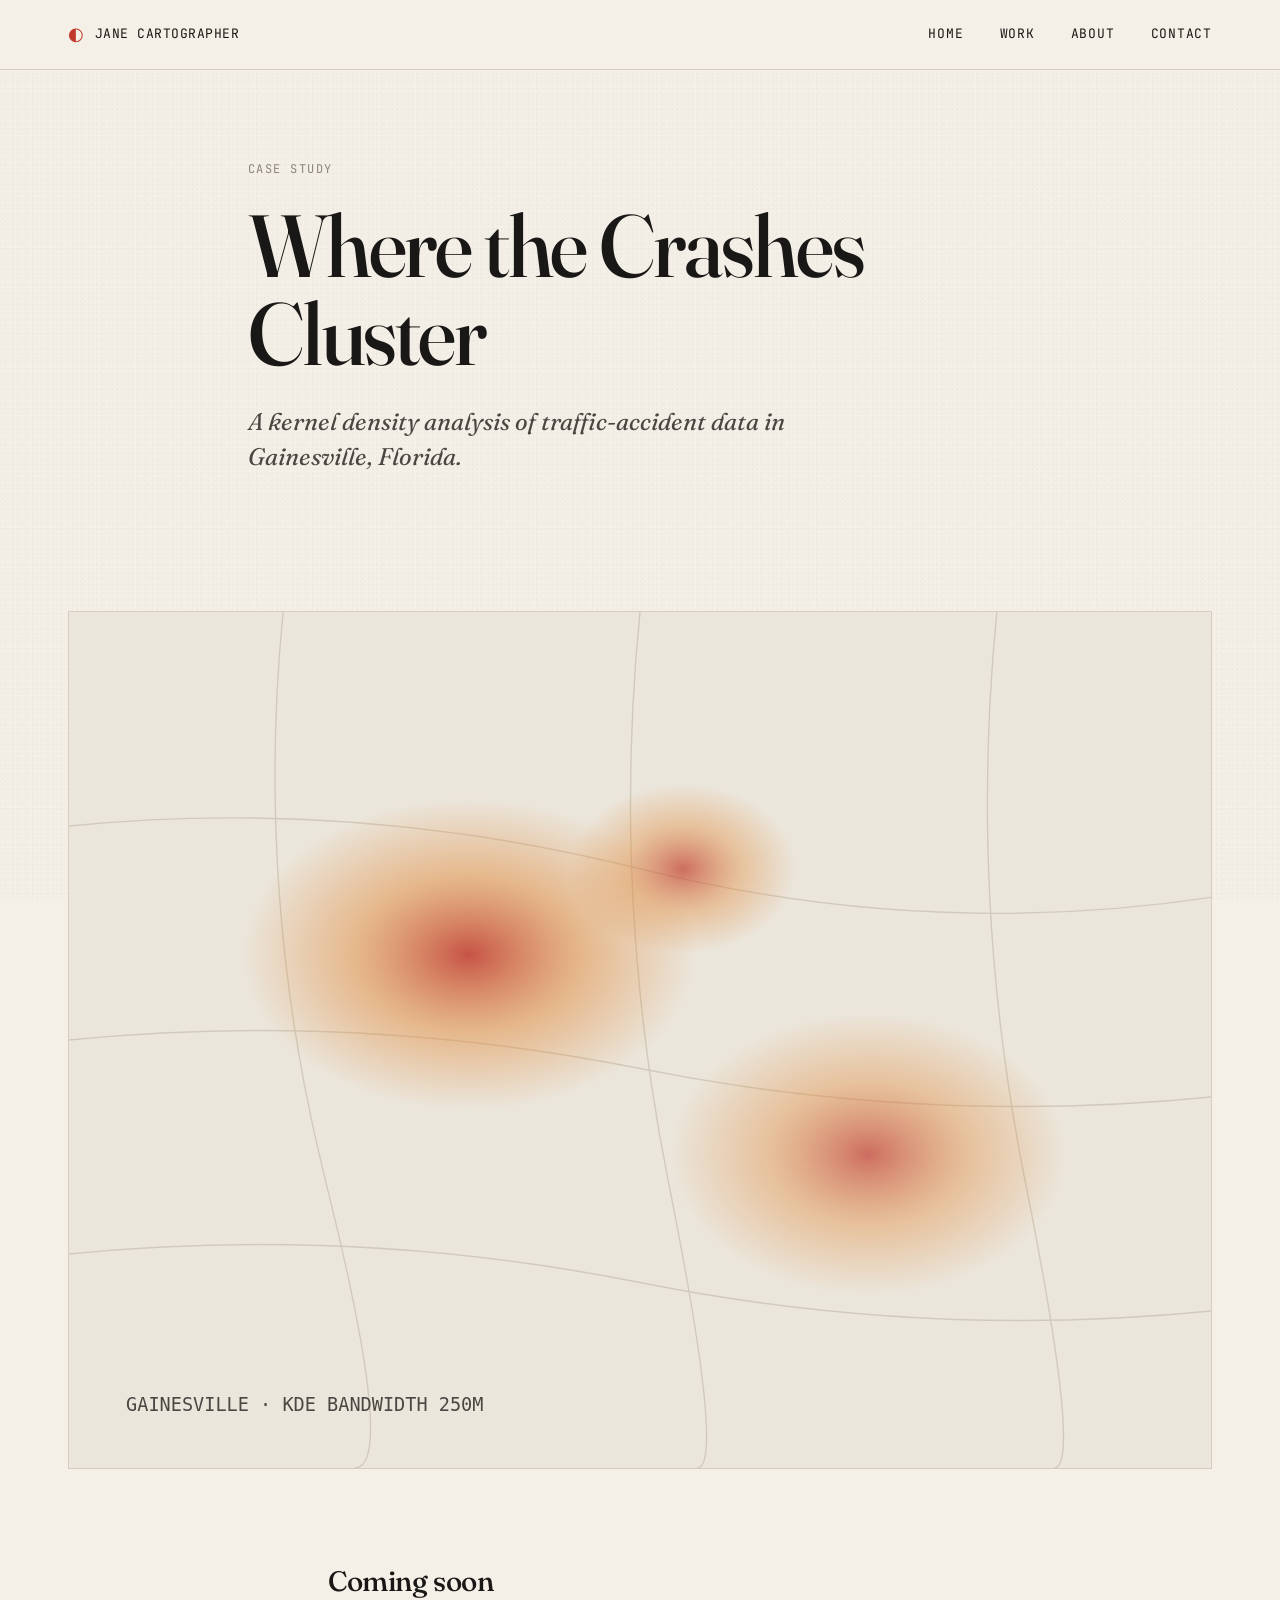
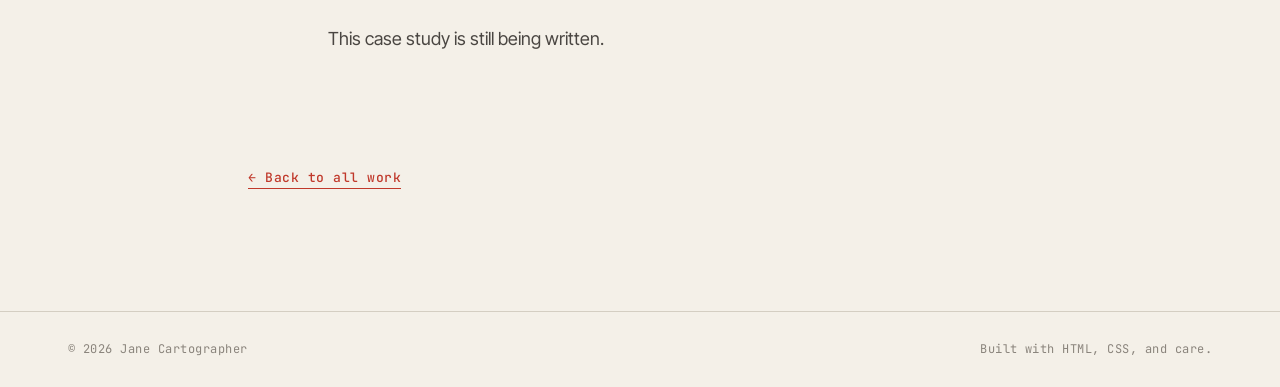
==== project-kde-traffic.html @ f024b4bf "Add files via upload" ====
<!DOCTYPE html>
<html lang="en">
<head>
<meta charset="UTF-8">
<meta name="viewport" content="width=device-width, initial-scale=1.0">
<title data-page="Where the Crashes Cluster">Loading...</title>
<link rel="preconnect" href="https://fonts.googleapis.com">
<link rel="preconnect" href="https://fonts.gstatic.com" crossorigin>
<link href="https://fonts.googleapis.com/css2?family=Fraunces:opsz,wght@9..144,400;9..144,500;9..144,600;9..144,700&family=JetBrains+Mono:wght@400;500&family=Inter+Tight:wght@400;500;600&display=swap" rel="stylesheet">
<link rel="stylesheet" href="styles.css">
</head>
<body>
<header id="site-header" class="site-header"></header>
<main>
  <section class="project-head">
    <p class="page-eyebrow">Case study</p>
    <h1 class="page-title">Where the Crashes Cluster</h1>
    <p class="project-subtitle">A kernel density analysis of traffic-accident data in Gainesville, Florida.</p>
  </section>
  <section class="project-hero">
    <figure>
      <img src="images/projects/kde-traffic-thumb.svg" alt="Where the Crashes Cluster" />
    </figure>
  </section>
  <section class="project-prose">
    <h2 class="prose-h2">Coming soon</h2>
    <p>This case study is still being written.</p>
  </section>
  <section class="project-back">
    <a href="projects.html" class="link-primary">← Back to all work</a>
  </section>
</main>
<footer id="site-footer" class="site-footer"></footer>
<script src="config.js"></script>
<script src="components.js"></script>
</body>
</html>
---- styles.css ----
/* ============================================================
   GIS PORTFOLIO TEMPLATE — STYLESHEET
   ============================================================

   OPTIONAL: THEME PICKER
   ----------------------
   Five color themes are defined below. The "graphite" theme is
   active by default. To switch, comment out the active :root
   block (wrap it in slash-star and star-slash) and uncomment
   the one you want.

   Themes:
     1. graphite   — refined editorial black/cream (default)
     2. atlas      — classic atlas blue on warm paper
     3. terrain    — forest green and bone
     4. nocturne   — dark mode with amber accent
     5. risograph  — punchy red on off-white
   ============================================================ */


/* ---------- THEME 1: GRAPHITE (default) ---------- */
:root {
  --bg:           #f4f0e8;
  --bg-alt:       #ebe6dc;
  --ink:          #1a1816;
  --ink-soft:     #4a4642;
  --ink-faint:    #8a847c;
  --rule:         #d4cec2;
  --accent:       #c0392b;
  --accent-soft:  #f0d8d4;
  --paper-grain:  rgba(0, 0, 0, 0.018);
}

/* ---------- THEME 2: ATLAS ----------
:root {
  --bg:           #f1ece0;
  --bg-alt:       #e6dfd0;
  --ink:          #16243a;
  --ink-soft:     #3d4a62;
  --ink-faint:    #7c8499;
  --rule:         #c8c0ad;
  --accent:       #b8651f;
  --accent-soft:  #f0d9bc;
  --paper-grain:  rgba(0, 0, 0, 0.02);
}
*/

/* ---------- THEME 3: TERRAIN ----------
:root {
  --bg:           #f3efe6;
  --bg-alt:       #e8e2d3;
  --ink:          #1f2a1e;
  --ink-soft:     #455342;
  --ink-faint:    #8a8f7c;
  --rule:         #c9c8b1;
  --accent:       #4a6b3a;
  --accent-soft:  #dbe5c8;
  --paper-grain:  rgba(0, 0, 0, 0.02);
}
*/

/* ---------- THEME 4: NOCTURNE ----------
:root {
  --bg:           #15181c;
  --bg-alt:       #1c2026;
  --ink:          #f0ebe0;
  --ink-soft:     #c4bdb0;
  --ink-faint:    #807a70;
  --rule:         #2a2e35;
  --accent:       #d4a14a;
  --accent-soft:  #3a2f1c;
  --paper-grain:  rgba(255, 255, 255, 0.015);
}
*/

/* ---------- THEME 5: RISOGRAPH ----------
:root {
  --bg:           #f5f1ea;
  --bg-alt:       #ece6db;
  --ink:          #181818;
  --ink-soft:     #3a3a3a;
  --ink-faint:    #8a8a8a;
  --rule:         #d6cfc0;
  --accent:       #e23e1f;
  --accent-soft:  #fbd7cf;
  --paper-grain:  rgba(0, 0, 0, 0.022);
}
*/


/* ============================================================
   ADVANCED: everything below this line controls layout and
   typography. You generally do not need to edit it. If you
   want to make structural changes, read docs/EXTENSIONS.md
   for safer ways to customize.
   ============================================================ */

* { box-sizing: border-box; margin: 0; padding: 0; }

html { scroll-behavior: smooth; }

body {
  background: var(--bg);
  color: var(--ink);
  font-family: 'Inter Tight', system-ui, sans-serif;
  font-size: 17px;
  line-height: 1.6;
  -webkit-font-smoothing: antialiased;
  -moz-osx-font-smoothing: grayscale;
  position: relative;
  min-height: 100vh;
}

body::before {
  content: '';
  position: fixed;
  inset: 0;
  pointer-events: none;
  z-index: 1;
  background-image:
    radial-gradient(circle at 25% 35%, var(--paper-grain) 1px, transparent 1.5px),
    radial-gradient(circle at 75% 65%, var(--paper-grain) 1px, transparent 1.5px),
    radial-gradient(circle at 50% 80%, var(--paper-grain) 1px, transparent 1.5px);
  background-size: 4px 4px, 7px 7px, 5px 5px;
  opacity: 0.6;
}

main, header, footer { position: relative; z-index: 2; }

a {
  color: var(--ink);
  text-decoration: none;
  transition: color 0.2s ease;
}
a:hover { color: var(--accent); }

img { max-width: 100%; display: block; }


/* ============================================================
   HEADER (shared across all pages)
   ============================================================ */
.site-header {
  border-bottom: 1px solid var(--rule);
  background: var(--bg);
  position: sticky;
  top: 0;
  z-index: 50;
  backdrop-filter: blur(4px);
}

.header-inner {
  max-width: 1240px;
  margin: 0 auto;
  padding: 20px 48px;
  display: flex;
  justify-content: space-between;
  align-items: center;
}

.header-mark {
  display: flex;
  align-items: center;
  gap: 10px;
  font-family: 'JetBrains Mono', monospace;
  font-size: 13px;
  letter-spacing: 0.04em;
  text-transform: uppercase;
}

.mark-glyph { font-size: 18px; color: var(--accent); }

.header-nav {
  display: flex;
  gap: 36px;
  font-family: 'JetBrains Mono', monospace;
  font-size: 13px;
  letter-spacing: 0.06em;
  text-transform: uppercase;
}

.header-nav a {
  position: relative;
  padding: 2px 0;
}

.header-nav a.is-active {
  color: var(--accent);
}

.header-nav a.is-active::after {
  content: '';
  position: absolute;
  bottom: -2px;
  left: 0;
  right: 0;
  height: 1px;
  background: var(--accent);
}


/* ============================================================
   GENERIC PAGE HEAD (used on Projects, About, Contact)
   ============================================================ */
.page-head {
  max-width: 1240px;
  margin: 0 auto;
  padding: 90px 48px 50px;
  border-bottom: 1px solid var(--rule);
}

.page-eyebrow {
  font-family: 'JetBrains Mono', monospace;
  font-size: 12px;
  letter-spacing: 0.12em;
  text-transform: uppercase;
  color: var(--ink-faint);
  margin-bottom: 22px;
}

.page-title {
  font-family: 'Fraunces', Georgia, serif;
  font-weight: 500;
  font-size: clamp(44px, 7vw, 88px);
  line-height: 1.0;
  letter-spacing: -0.025em;
  color: var(--ink);
  font-variation-settings: "opsz" 100;
  margin-bottom: 28px;
}

.page-lead {
  font-family: 'Fraunces', Georgia, serif;
  font-weight: 400;
  font-style: italic;
  font-size: 24px;
  line-height: 1.45;
  color: var(--ink-soft);
  max-width: 640px;
}


/* ============================================================
   HERO (homepage)
   ============================================================ */
.hero {
  max-width: 1240px;
  margin: 0 auto;
  padding: 100px 48px 70px;
}

.hero-grid {
  display: grid;
  grid-template-columns: 1.6fr 1fr;
  gap: 60px;
  align-items: end;
}

.hero-eyebrow {
  font-family: 'JetBrains Mono', monospace;
  font-size: 12px;
  letter-spacing: 0.12em;
  text-transform: uppercase;
  color: var(--ink-faint);
  margin-bottom: 28px;
}

.hero-name {
  font-family: 'Fraunces', Georgia, serif;
  font-weight: 500;
  font-size: clamp(56px, 9vw, 124px);
  line-height: 0.92;
  letter-spacing: -0.03em;
  color: var(--ink);
  font-variation-settings: "opsz" 120;
  margin-bottom: 28px;
}

.hero-tagline {
  font-family: 'Fraunces', Georgia, serif;
  font-weight: 400;
  font-style: italic;
  font-size: 24px;
  line-height: 1.4;
  color: var(--ink-soft);
  max-width: 540px;
  margin-bottom: 22px;
}

.hero-location {
  font-family: 'JetBrains Mono', monospace;
  font-size: 13px;
  letter-spacing: 0.05em;
  color: var(--ink-faint);
  display: flex;
  align-items: center;
  gap: 8px;
}

.loc-dot { color: var(--accent); font-size: 10px; }

.hero-photo {
  aspect-ratio: 4 / 5;
  overflow: hidden;
  border: 1px solid var(--rule);
  background: var(--bg-alt);
  position: relative;
}

.hero-photo img {
  width: 100%;
  height: 100%;
  object-fit: cover;
  filter: grayscale(0.15) contrast(1.02);
}

.hero-rule {
  margin-top: 70px;
  height: 1px;
  background: var(--rule);
  position: relative;
}

.hero-rule::before,
.hero-rule::after {
  content: '';
  position: absolute;
  top: -3px;
  width: 7px;
  height: 7px;
  border-radius: 50%;
  background: var(--accent);
}
.hero-rule::before { left: 0; }
.hero-rule::after  { right: 0; }


/* ============================================================
   SECTION SHARED
   ============================================================ */
section {
  max-width: 1240px;
  margin: 0 auto;
  padding: 80px 48px;
}

.section-head {
  display: flex;
  align-items: baseline;
  gap: 20px;
  margin-bottom: 44px;
  padding-bottom: 20px;
  border-bottom: 1px solid var(--rule);
}

.section-num {
  font-family: 'JetBrains Mono', monospace;
  font-size: 13px;
  letter-spacing: 0.08em;
  color: var(--accent);
}

.section-title {
  font-family: 'Fraunces', Georgia, serif;
  font-weight: 500;
  font-size: 32px;
  letter-spacing: -0.015em;
  color: var(--ink);
  flex: 1;
}

.section-aside {
  font-family: 'JetBrains Mono', monospace;
  font-size: 12px;
  letter-spacing: 0.06em;
  text-transform: uppercase;
  color: var(--accent);
  border-bottom: 1px solid var(--accent);
  padding-bottom: 2px;
}


/* ============================================================
   INTRO + CONTACT TEASE (homepage)
   ============================================================ */
.intro-text {
  font-family: 'Fraunces', Georgia, serif;
  font-weight: 400;
  font-size: 26px;
  line-height: 1.5;
  color: var(--ink-soft);
  max-width: 760px;
  margin-bottom: 30px;
}

.intro-cta {
  font-family: 'JetBrains Mono', monospace;
  font-size: 13px;
}

.contact-lead {
  font-family: 'Fraunces', Georgia, serif;
  font-weight: 400;
  font-style: italic;
  font-size: 26px;
  line-height: 1.4;
  color: var(--ink-soft);
  max-width: 720px;
  margin-bottom: 24px;
}


/* ============================================================
   PROJECTS GRID — now cards link to detail pages
   ============================================================ */
.project-list {
  display: flex;
  flex-direction: column;
  gap: 80px;
}

.project-card {
  display: grid;
  grid-template-columns: 1fr 1fr;
  gap: 50px;
  align-items: start;
  text-decoration: none;
  color: var(--ink);
  padding: 8px;
  margin: -8px;
  border-radius: 2px;
  transition: background 0.3s ease;
}

.project-card:hover {
  background: var(--bg-alt);
  color: var(--ink);
}

.project-card:nth-child(even) .project-image { order: 2; }

.project-image {
  aspect-ratio: 4 / 3;
  overflow: hidden;
  border: 1px solid var(--rule);
  background: var(--bg-alt);
  position: relative;
}

.project-image::after {
  content: '';
  position: absolute;
  inset: 0;
  background: linear-gradient(135deg, transparent 0%, transparent 60%, rgba(0, 0, 0, 0.04) 100%);
  pointer-events: none;
}

.project-image img {
  width: 100%;
  height: 100%;
  object-fit: cover;
  transition: transform 0.6s cubic-bezier(0.2, 0.8, 0.2, 1);
}

.project-card:hover .project-image img { transform: scale(1.03); }

.project-body { padding-top: 8px; }

.project-meta {
  display: flex;
  gap: 16px;
  font-family: 'JetBrains Mono', monospace;
  font-size: 12px;
  letter-spacing: 0.06em;
  color: var(--ink-faint);
  text-transform: uppercase;
  margin-bottom: 18px;
}

.project-year::after {
  content: '·';
  margin-left: 16px;
  color: var(--rule);
}

.project-type { color: var(--accent); }

.project-title {
  font-family: 'Fraunces', Georgia, serif;
  font-weight: 500;
  font-size: 32px;
  line-height: 1.15;
  letter-spacing: -0.015em;
  margin-bottom: 18px;
  color: var(--ink);
}

.project-card:hover .project-title { color: var(--accent); }

.project-blurb {
  font-size: 16px;
  line-height: 1.6;
  color: var(--ink-soft);
  margin-bottom: 22px;
  max-width: 460px;
}

.project-tags {
  list-style: none;
  display: flex;
  flex-wrap: wrap;
  gap: 6px;
  margin-bottom: 22px;
}

.project-tags li {
  font-family: 'JetBrains Mono', monospace;
  font-size: 11px;
  padding: 4px 9px;
  border: 1px solid var(--rule);
  color: var(--ink-soft);
  letter-spacing: 0.03em;
}

.project-cta {
  display: inline-block;
  font-family: 'JetBrains Mono', monospace;
  font-size: 13px;
  font-weight: 500;
  color: var(--accent);
  letter-spacing: 0.04em;
  border-bottom: 1px solid var(--accent);
  padding-bottom: 2px;
}


/* ============================================================
   ABOUT PAGE
   ============================================================ */
.about-page-grid {
  display: grid;
  grid-template-columns: 1fr 1.7fr;
  gap: 70px;
  align-items: start;
}

.about-photo {
  aspect-ratio: 4 / 5;
  overflow: hidden;
  border: 1px solid var(--rule);
  background: var(--bg-alt);
  position: sticky;
  top: 100px;
}

.about-photo img {
  width: 100%;
  height: 100%;
  object-fit: cover;
  filter: grayscale(0.15) contrast(1.02);
}

.about-prose p {
  font-family: 'Fraunces', Georgia, serif;
  font-weight: 400;
  font-size: 21px;
  line-height: 1.55;
  color: var(--ink-soft);
  margin-bottom: 1.2em;
}

.about-prose p:first-child::first-letter {
  font-family: 'Fraunces', serif;
  font-size: 5em;
  line-height: 0.85;
  float: left;
  padding: 6px 12px 0 0;
  color: var(--accent);
  font-weight: 600;
}


/* CV-style lists (Experience, Education) */
.cv-list {
  list-style: none;
}

.cv-row {
  display: grid;
  grid-template-columns: 200px 1fr;
  gap: 30px;
  padding: 22px 0;
  border-bottom: 1px solid var(--rule);
}

.cv-row:last-child { border-bottom: none; }

.cv-row-time {
  font-family: 'JetBrains Mono', monospace;
  font-size: 12px;
  letter-spacing: 0.06em;
  color: var(--ink-faint);
  padding-top: 4px;
  text-transform: uppercase;
}

.cv-row-title {
  font-family: 'Fraunces', Georgia, serif;
  font-weight: 500;
  font-size: 22px;
  line-height: 1.2;
  color: var(--ink);
  margin-bottom: 6px;
}

.cv-row-org {
  font-size: 15px;
  color: var(--ink-soft);
  margin-bottom: 8px;
}

.cv-row-note {
  font-size: 15px;
  color: var(--ink-faint);
  line-height: 1.5;
}


/* Skills grouped */
.skill-groups {
  display: grid;
  grid-template-columns: repeat(2, 1fr);
  gap: 40px;
}

.skill-group-label {
  font-family: 'JetBrains Mono', monospace;
  font-size: 12px;
  letter-spacing: 0.1em;
  text-transform: uppercase;
  color: var(--ink-faint);
  margin-bottom: 14px;
  padding-bottom: 10px;
  border-bottom: 1px solid var(--rule);
}

.skill-group-list {
  list-style: none;
  display: flex;
  flex-wrap: wrap;
  gap: 8px;
}

.skill-group-list li {
  font-family: 'JetBrains Mono', monospace;
  font-size: 12px;
  padding: 5px 10px;
  background: var(--bg-alt);
  border: 1px solid var(--rule);
  color: var(--ink-soft);
  letter-spacing: 0.02em;
}


/* ============================================================
   CONTACT PAGE
   ============================================================ */
.contact-grid {
  display: grid;
  grid-template-columns: 1.4fr 1fr;
  gap: 80px;
  align-items: start;
}

.contact-links {
  list-style: none;
  display: flex;
  flex-direction: column;
  gap: 0;
}

.contact-links li a {
  font-family: 'JetBrains Mono', monospace;
  font-size: 14px;
  display: flex;
  justify-content: space-between;
  padding: 16px 0;
  border-bottom: 1px solid var(--rule);
  letter-spacing: 0.03em;
}

.contact-links li:first-child a { padding-top: 0; }

.contact-links li a:hover { border-bottom-color: var(--accent); }

.contact-links .link-label {
  color: var(--ink-faint);
  text-transform: uppercase;
  font-size: 11px;
  letter-spacing: 0.1em;
}

.contact-links .link-value { color: var(--ink); }


/* ============================================================
   PROJECT DETAIL PAGE
   ============================================================ */
.project-head {
  max-width: 880px;
  margin: 0 auto;
  padding: 90px 48px 50px;
}

.project-subtitle {
  font-family: 'Fraunces', Georgia, serif;
  font-weight: 400;
  font-style: italic;
  font-size: 24px;
  line-height: 1.45;
  color: var(--ink-soft);
  margin-bottom: 36px;
  max-width: 640px;
}

.project-meta-row {
  list-style: none;
  display: grid;
  grid-template-columns: repeat(4, 1fr);
  gap: 24px;
  padding: 24px 0 8px;
  border-top: 1px solid var(--rule);
  border-bottom: 1px solid var(--rule);
}

.project-meta-row li {
  display: flex;
  flex-direction: column;
  gap: 6px;
}

.meta-label {
  font-family: 'JetBrains Mono', monospace;
  font-size: 11px;
  letter-spacing: 0.1em;
  text-transform: uppercase;
  color: var(--ink-faint);
}

.meta-value {
  font-size: 14px;
  color: var(--ink);
}

.project-hero {
  max-width: 1240px;
  margin: 0 auto;
  padding: 50px 48px 30px;
}

.project-hero figure {
  margin: 0;
  border: 1px solid var(--rule);
  background: var(--bg-alt);
  overflow: hidden;
}

.project-hero img {
  width: 100%;
  height: auto;
  display: block;
}

.project-hero figcaption,
.prose-figure figcaption {
  font-family: 'JetBrains Mono', monospace;
  font-size: 12px;
  line-height: 1.5;
  letter-spacing: 0.02em;
  color: var(--ink-faint);
  padding: 14px 18px;
  border-top: 1px solid var(--rule);
  background: var(--bg);
}

.project-prose {
  max-width: 720px;
  margin: 0 auto;
  padding: 60px 48px;
}

.prose-h2 {
  font-family: 'Fraunces', Georgia, serif;
  font-weight: 500;
  font-size: 28px;
  letter-spacing: -0.015em;
  margin: 50px 0 20px;
  color: var(--ink);
}

.prose-h2:first-child { margin-top: 0; }

.project-prose p {
  font-size: 18px;
  line-height: 1.65;
  color: var(--ink-soft);
  margin-bottom: 1.1em;
}

.prose-figure {
  margin: 36px -60px;
  border: 1px solid var(--rule);
  background: var(--bg-alt);
}

.prose-figure img { width: 100%; }

.project-links-section {
  max-width: 880px;
  margin: 0 auto;
  padding: 40px 48px 20px;
}

.link-list { list-style: none; }

.link-list li {
  padding: 18px 0;
  border-bottom: 1px solid var(--rule);
  display: flex;
  align-items: baseline;
  gap: 24px;
  flex-wrap: wrap;
}

.link-note {
  color: var(--ink-faint);
  font-size: 14px;
  flex: 1;
  min-width: 200px;
}

.project-back {
  max-width: 880px;
  margin: 0 auto;
  padding: 30px 48px 80px;
}


/* ============================================================
   LINK STYLES
   ============================================================ */
.link-primary {
  font-family: 'JetBrains Mono', monospace;
  font-size: 13px;
  font-weight: 500;
  color: var(--accent);
  letter-spacing: 0.04em;
  border-bottom: 1px solid var(--accent);
  padding-bottom: 2px;
}

.link-primary:hover {
  color: var(--ink);
  border-bottom-color: var(--ink);
}


/* ============================================================
   FOOTER
   ============================================================ */
.site-footer {
  border-top: 1px solid var(--rule);
  margin-top: 40px;
}

.footer-inner {
  max-width: 1240px;
  margin: 0 auto;
  padding: 28px 48px;
  display: flex;
  justify-content: space-between;
  font-family: 'JetBrains Mono', monospace;
  font-size: 12px;
  letter-spacing: 0.04em;
  color: var(--ink-faint);
}


/* ============================================================
   RESPONSIVE
   ============================================================ */
@media (max-width: 860px) {
  .header-inner,
  .page-head,
  .project-head,
  .project-hero,
  .project-prose,
  .project-links-section,
  .project-back,
  section,
  .footer-inner {
    padding-left: 24px;
    padding-right: 24px;
  }

  .hero { padding: 60px 24px 50px; }
  section { padding-top: 60px; padding-bottom: 60px; }

  .hero-grid,
  .about-page-grid,
  .project-card,
  .contact-grid,
  .skill-groups {
    grid-template-columns: 1fr;
    gap: 40px;
  }

  .project-card:nth-child(even) .project-image { order: 0; }

  .hero-photo,
  .about-photo {
    max-width: 280px;
    aspect-ratio: 4 / 5;
  }

  .about-photo { position: static; }

  .cv-row {
    grid-template-columns: 1fr;
    gap: 8px;
  }

  .project-meta-row {
    grid-template-columns: repeat(2, 1fr);
  }

  .prose-figure { margin-left: 0; margin-right: 0; }

  .header-nav { gap: 18px; font-size: 12px; }

  .footer-inner { flex-direction: column; gap: 8px; }
}

@media (max-width: 480px) {
  .section-title { font-size: 26px; }
  .project-title { font-size: 24px; }
  .contact-lead, .intro-text { font-size: 21px; }
  .project-meta-row { grid-template-columns: 1fr 1fr; gap: 16px; }
}
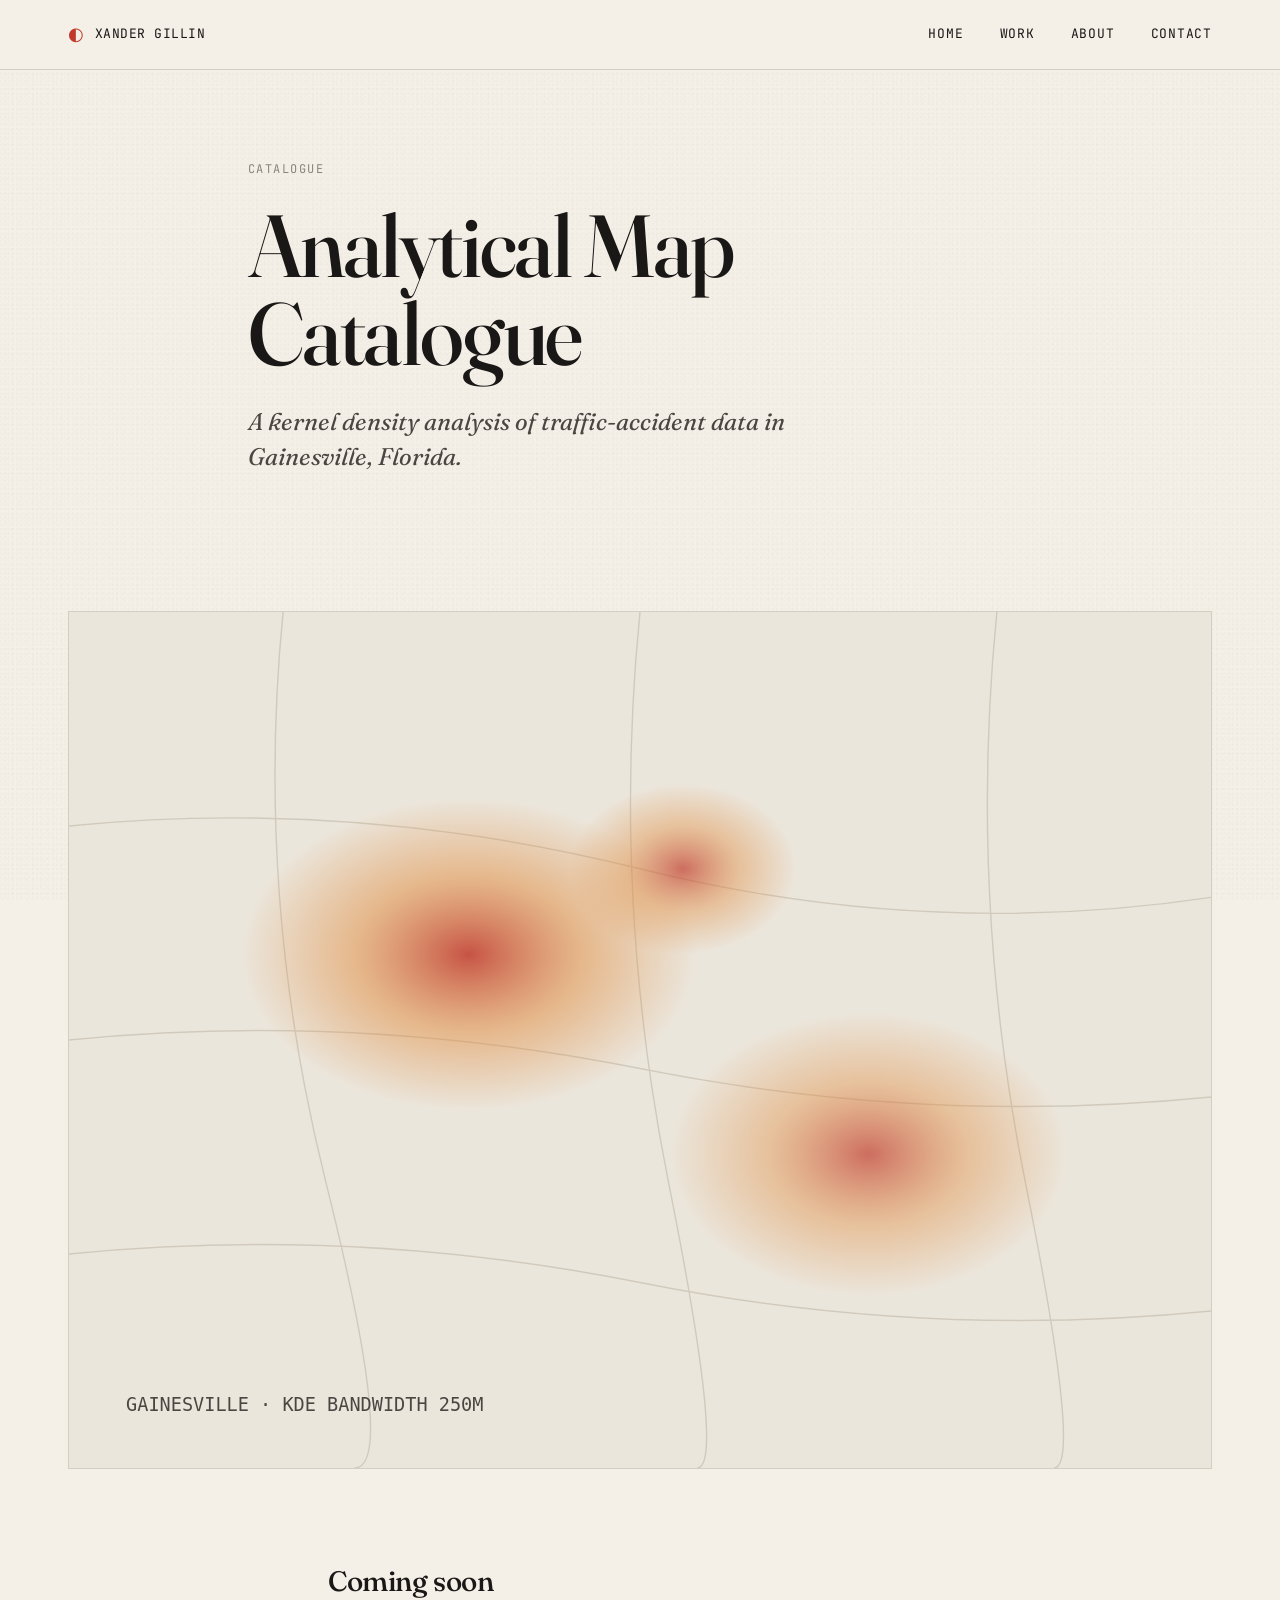
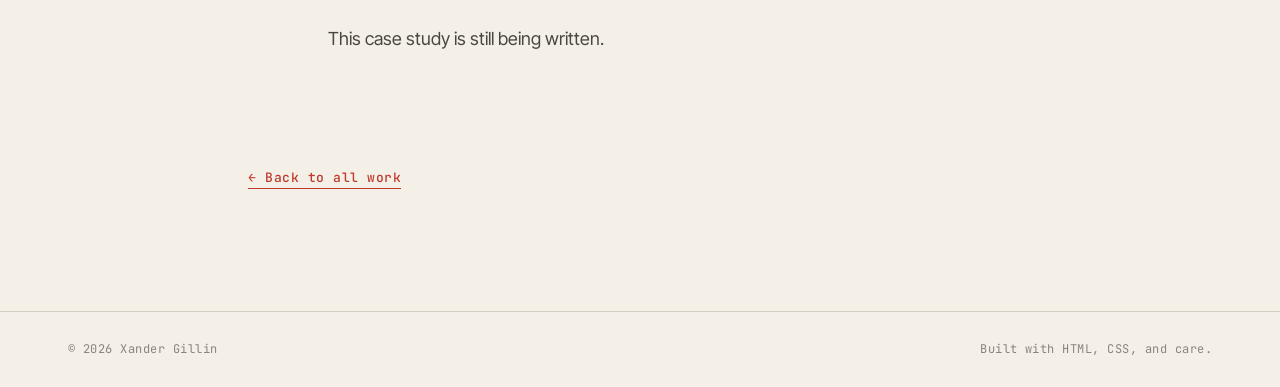
==== commit 24ca4f09: "Update project-kde-traffic.html" ====
--- a/project-kde-traffic.html
+++ b/project-kde-traffic.html
@@ -13,8 +13,8 @@
 <header id="site-header" class="site-header"></header>
 <main>
   <section class="project-head">
-    <p class="page-eyebrow">Case study</p>
-    <h1 class="page-title">Where the Crashes Cluster</h1>
+    <p class="page-eyebrow">Catalogue</p>
+    <h1 class="page-title">Analytical Map Catalogue</h1>
     <p class="project-subtitle">A kernel density analysis of traffic-accident data in Gainesville, Florida.</p>
   </section>
   <section class="project-hero">
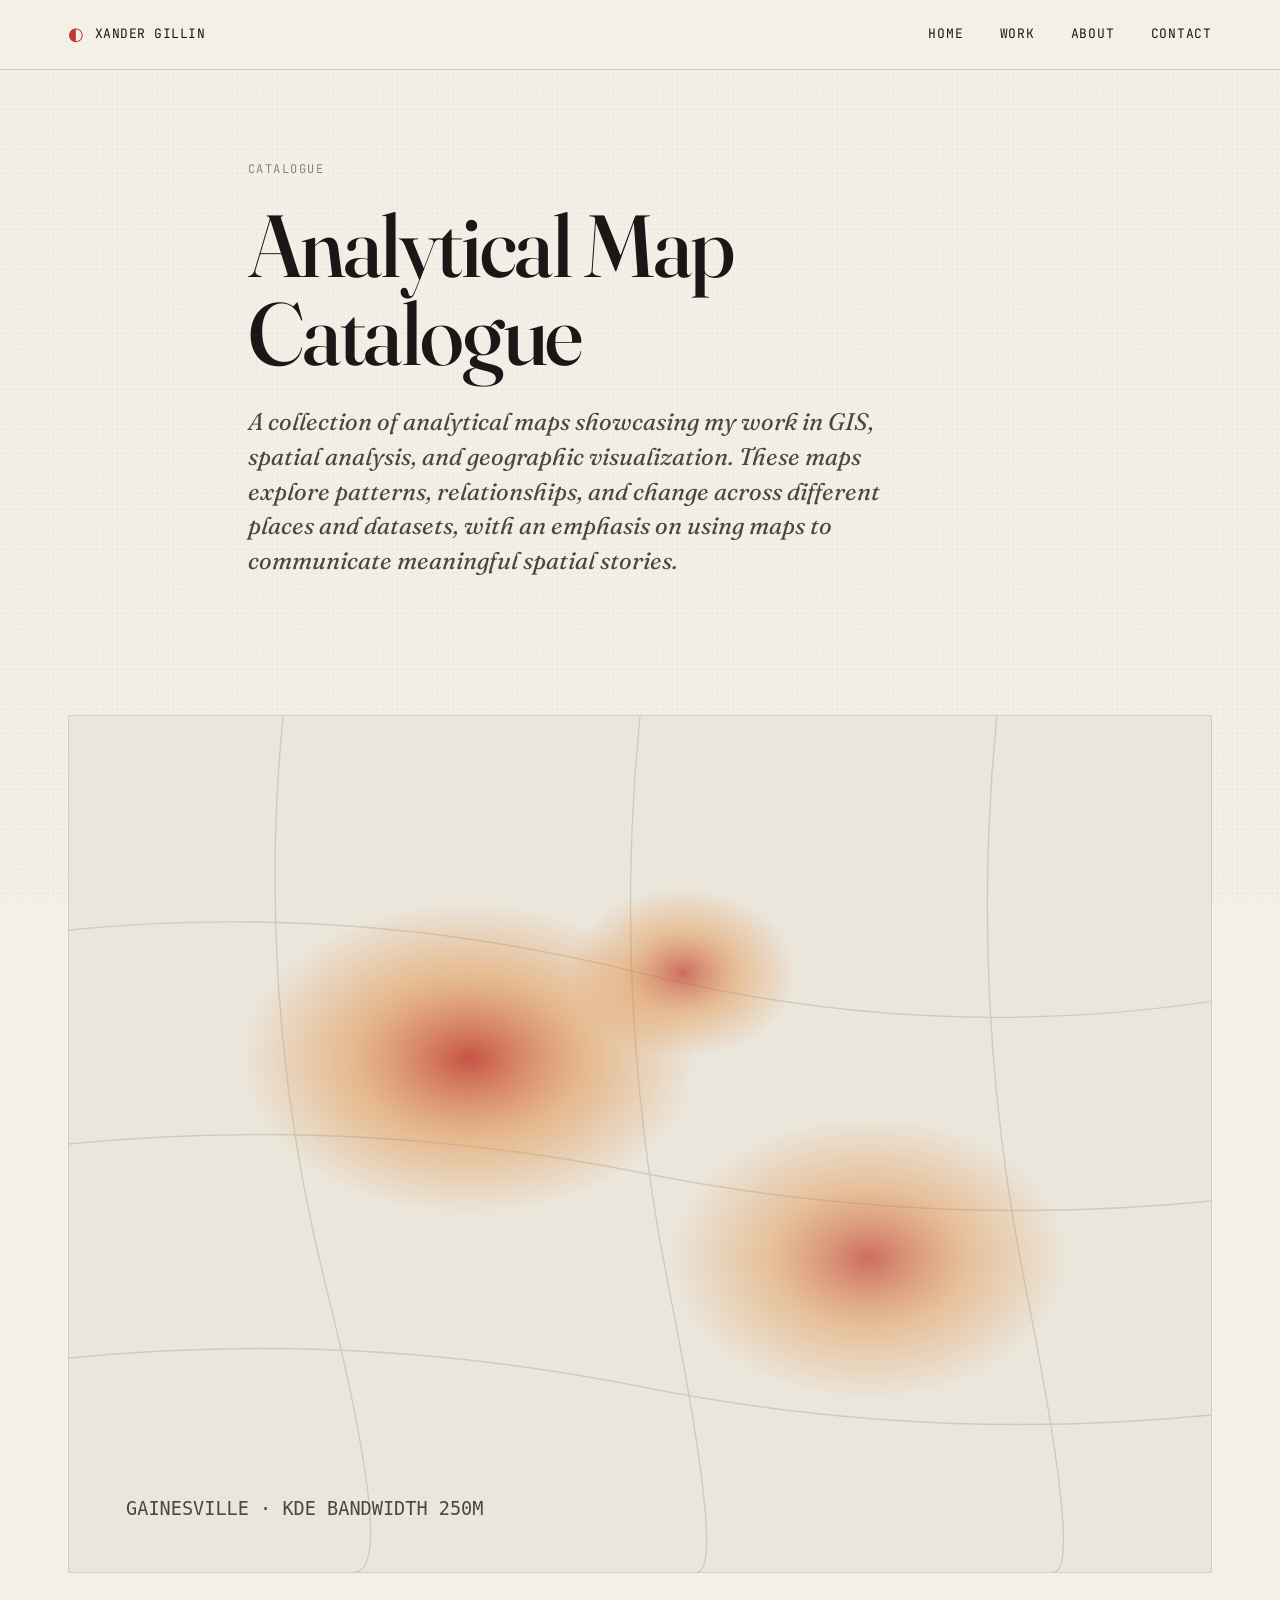
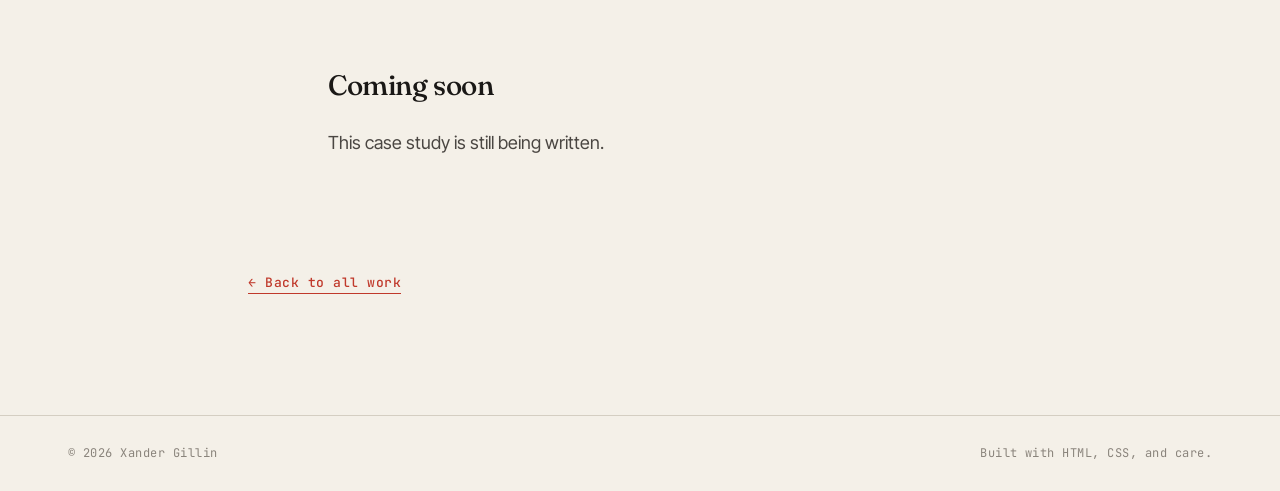
==== commit 5226021b: "Update project-kde-traffic.html" ====
--- a/project-kde-traffic.html
+++ b/project-kde-traffic.html
@@ -15,7 +15,13 @@
   <section class="project-head">
     <p class="page-eyebrow">Catalogue</p>
     <h1 class="page-title">Analytical Map Catalogue</h1>
-    <p class="project-subtitle">A kernel density analysis of traffic-accident data in Gainesville, Florida.</p>
+    <p class="project-subtitle">
+                    A collection of analytical maps showcasing my work in 
+                    GIS, spatial analysis, and geographic visualization. 
+                    These maps explore patterns, relationships, and change 
+                    across different places and datasets, with an emphasis 
+                    on using maps to communicate meaningful spatial stories.
+    </p>
   </section>
   <section class="project-hero">
     <figure>
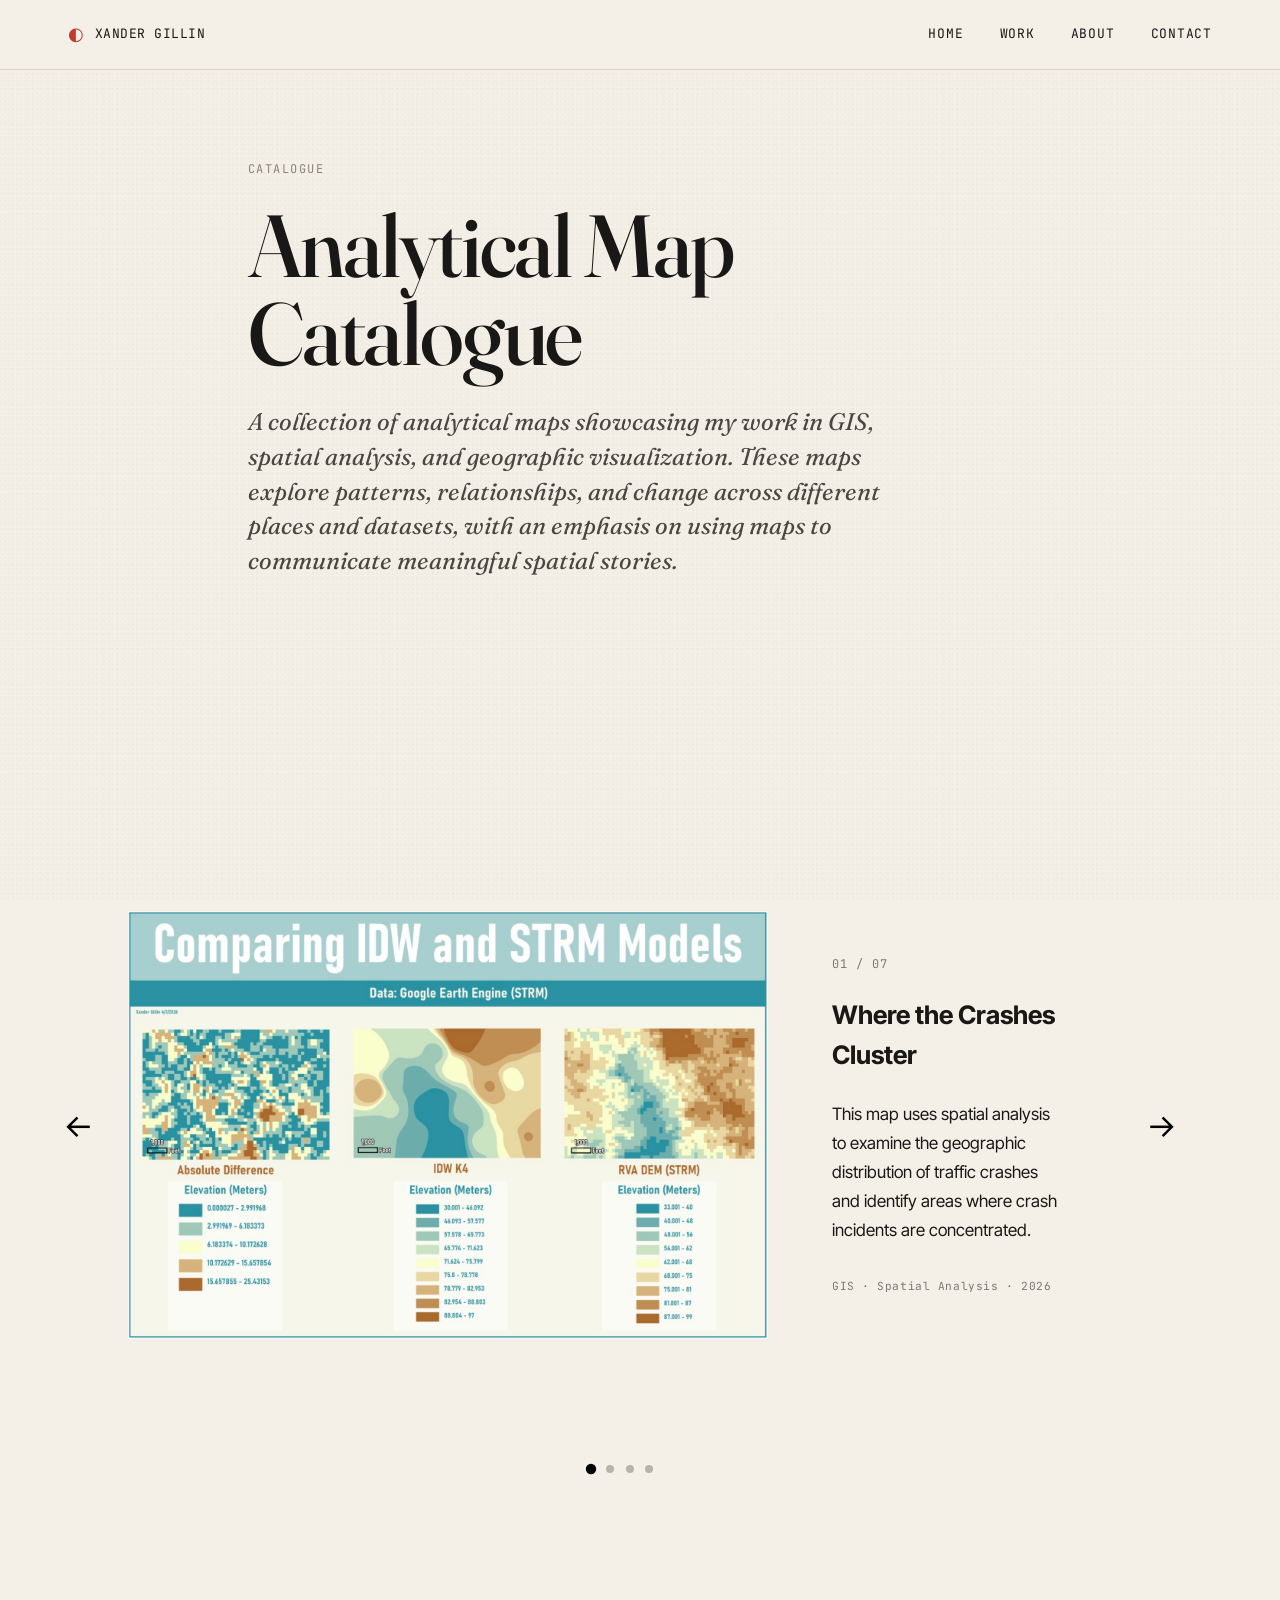
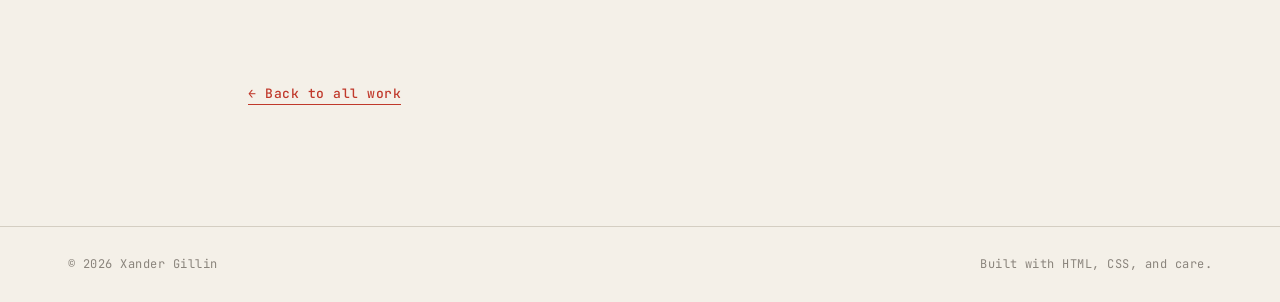
==== commit 6cc67d93: "Refactor HTML structure and improve formatting" ====
--- a/project-kde-traffic.html
+++ b/project-kde-traffic.html
@@ -1,43 +1,505 @@
 <!DOCTYPE html>
 <html lang="en">
+
 <head>
 <meta charset="UTF-8">
 <meta name="viewport" content="width=device-width, initial-scale=1.0">
+
 <title data-page="Where the Crashes Cluster">Loading...</title>
+
 <link rel="preconnect" href="https://fonts.googleapis.com">
 <link rel="preconnect" href="https://fonts.gstatic.com" crossorigin>
-<link href="https://fonts.googleapis.com/css2?family=Fraunces:opsz,wght@9..144,400;9..144,500;9..144,600;9..144,700&family=JetBrains+Mono:wght@400;500&family=Inter+Tight:wght@400;500;600&display=swap" rel="stylesheet">
+
+<link
+  href="https://fonts.googleapis.com/css2?family=Fraunces:opsz,wght@9..144,400;9..144,500;9..144,600;9..144,700&family=JetBrains+Mono:wght@400;500&family=Inter+Tight:wght@400;500;600&display=swap"
+  rel="stylesheet"
+>
+
 <link rel="stylesheet" href="styles.css">
+
 </head>
+
+
 <body>
+
 <header id="site-header" class="site-header"></header>
+
+
 <main>
+
+
+  <!-- PAGE INTRODUCTION -->
+
   <section class="project-head">
+
     <p class="page-eyebrow">Catalogue</p>
-    <h1 class="page-title">Analytical Map Catalogue</h1>
+
+    <h1 class="page-title">
+      Analytical Map Catalogue
+    </h1>
+
     <p class="project-subtitle">
-                    A collection of analytical maps showcasing my work in 
-                    GIS, spatial analysis, and geographic visualization. 
-                    These maps explore patterns, relationships, and change 
-                    across different places and datasets, with an emphasis 
-                    on using maps to communicate meaningful spatial stories.
+      A collection of analytical maps showcasing my work in 
+      GIS, spatial analysis, and geographic visualization. 
+      These maps explore patterns, relationships, and change 
+      across different places and datasets, with an emphasis 
+      on using maps to communicate meaningful spatial stories.
     </p>
+
   </section>
-  <section class="project-hero">
-    <figure>
-      <img src="images/projects/kde-traffic-thumb.svg" alt="Where the Crashes Cluster" />
-    </figure>
+
+
+
+  <!-- MAP SLIDER -->
+
+  <section class="map-series">
+
+    <div class="map-slider">
+
+
+      <!-- MAP 1 — YOUR ORIGINAL MAP -->
+
+      <article class="map-slide active">
+
+        <div class="map-image">
+
+          <img
+            src="images/projects/IDW1.jpeg"
+            alt="Where the Crashes Cluster"
+          >
+
+        </div>
+
+
+        <div class="map-description">
+
+          <p class="map-number">
+            01 / 07
+          </p>
+
+          <h2>
+            Where the Crashes Cluster
+          </h2>
+
+          <p>
+            This map uses spatial analysis to examine the geographic
+            distribution of traffic crashes and identify areas where
+            crash incidents are concentrated.
+          </p>
+
+          <p class="map-details">
+            GIS · Spatial Analysis · 2026
+          </p>
+
+        </div>
+
+      </article>
+
+
+
+      <!-- MAP 2 -->
+
+      <article class="map-slide">
+
+        <div class="map-image">
+
+          <img
+            src="images/projects/IDW2.jpeg"
+            alt="Research map showing spatial patterns"
+          >
+
+        </div>
+
+
+        <div class="map-description">
+
+          <p class="map-number">
+            02 / 07
+          </p>
+
+          <h2>
+            Research Map Two
+          </h2>
+
+          <p>
+            This map examines a geographic pattern using spatial
+            analysis and visualization techniques to identify
+            relationships within the study area.
+          </p>
+
+          <p class="map-details">
+            GIS · Spatial Analysis · 2026
+          </p>
+
+        </div>
+
+      </article>
+
+
+
+      <!-- MAP 3 -->
+
+      <article class="map-slide">
+
+        <div class="map-image">
+
+          <img
+            src="images/projects/IDW3.jpeg"
+            alt="Research map showing geographic relationships"
+          >
+
+        </div>
+
+
+        <div class="map-description">
+
+          <p class="map-number">
+            03 / 07
+          </p>
+
+          <h2>
+            Research Map Three
+          </h2>
+
+          <p>
+            This visualization explores spatial relationships
+            across the study area, using geographic data to
+            investigate patterns that may not be immediately
+            visible in the underlying dataset.
+          </p>
+
+          <p class="map-details">
+            GIS · Geographic Visualization · 2026
+          </p>
+
+        </div>
+
+      </article>
+
+
+
+      <!-- MAP 4 -->
+
+      <article class="map-slide">
+
+        <div class="map-image">
+
+          <img
+            src="images/projects/Thrush1.jpeg"
+            alt="Research map showing geographic change"
+          >
+
+        </div>
+
+
+        <div class="map-description">
+
+          <p class="map-number">
+            04 / 07
+          </p>
+
+          <h2>
+            Research Map Four
+          </h2>
+
+          <p>
+            This map investigates geographic change and variation
+            across space, emphasizing the use of cartographic
+            visualization as a tool for communicating research
+            findings.
+          </p>
+
+          <p class="map-details">
+            GIS · Spatial Analysis · 2026
+          </p>
+
+        </div>
+
+      </article>
+
+
+      <!-- MAP 5 -->
+
+      <article class="map-slide">
+
+        <div class="map-image">
+
+          <img
+            src="images/projects/DC1.jpeg"
+            alt="Research map showing geographic change"
+          >
+
+        </div>
+
+
+        <div class="map-description">
+
+          <p class="map-number">
+            05 / 07
+          </p>
+
+          <h2>
+            Research Map Five
+          </h2>
+
+          <p>
+            This map investigates geographic change and variation
+            across space, emphasizing the use of cartographic
+            visualization as a tool for communicating research
+            findings.
+          </p>
+
+          <p class="map-details">
+            GIS · Spatial Analysis · 2026
+          </p>
+
+        </div>
+
+      </article>
+
+
+      <!-- MAP 6 -->
+
+      <article class="map-slide">
+
+        <div class="map-image">
+
+          <img
+            src="images/projects/Virus1.jpeg"
+            alt="Research map showing geographic change"
+          >
+
+        </div>
+
+
+        <div class="map-description">
+
+          <p class="map-number">
+            06 / 07
+          </p>
+
+          <h2>
+            Research Map Six
+          </h2>
+
+          <p>
+            This map investigates geographic change and variation
+            across space, emphasizing the use of cartographic
+            visualization as a tool for communicating research
+            findings.
+          </p>
+
+          <p class="map-details">
+            GIS · Spatial Analysis · 2026
+          </p>
+
+        </div>
+
+      </article>
+
+
+      <!-- MAP 7 -->
+
+      <article class="map-slide">
+
+        <div class="map-image">
+
+          <img
+            src="images/projects/Virus2.jpeg"
+            alt="Research map showing geographic change"
+          >
+
+        </div>
+
+
+        <div class="map-description">
+
+          <p class="map-number">
+            07 / 07
+          </p>
+
+          <h2>
+            Research Map Seven
+          </h2>
+
+          <p>
+            This map investigates geographic change and variation
+            across space, emphasizing the use of cartographic
+            visualization as a tool for communicating research
+            findings.
+          </p>
+
+          <p class="map-details">
+            GIS · Spatial Analysis · 2026
+          </p>
+
+        </div>
+
+      </article>
+
+
+      <!-- PREVIOUS MAP -->
+
+      <button
+        class="map-arrow map-prev"
+        onclick="changeMap(-1)"
+        aria-label="Previous map"
+      >
+        ←
+      </button>
+
+
+
+      <!-- NEXT MAP -->
+
+      <button
+        class="map-arrow map-next"
+        onclick="changeMap(1)"
+        aria-label="Next map"
+      >
+        →
+      </button>
+
+
+    </div>
+
+
+
+    <!-- MAP DOTS -->
+
+    <div class="map-dots">
+
+      <button
+        class="map-dot active"
+        onclick="showMap(0)"
+        aria-label="Show map 1"
+      ></button>
+
+      <button
+        class="map-dot"
+        onclick="showMap(1)"
+        aria-label="Show map 2"
+      ></button>
+
+      <button
+        class="map-dot"
+        onclick="showMap(2)"
+        aria-label="Show map 3"
+      ></button>
+
+      <button
+        class="map-dot"
+        onclick="showMap(3)"
+        aria-label="Show map 4"
+      ></button>
+
+    </div>
+
   </section>
-  <section class="project-prose">
-    <h2 class="prose-h2">Coming soon</h2>
-    <p>This case study is still being written.</p>
+
+
+
+  <!-- BACK TO PROJECTS -->
+
+  <section class="project-back">
+
+    <a href="projects.html" class="link-primary">
+      ← Back to all work
+    </a>
+
   </section>
-  <section class="project-back">
-    <a href="projects.html" class="link-primary">← Back to all work</a>
-  </section>
+
+
 </main>
+
+
+
 <footer id="site-footer" class="site-footer"></footer>
+
+
 <script src="config.js"></script>
 <script src="components.js"></script>
+
+
+
+<!-- MAP SLIDER -->
+
+<script>
+
+let currentMap = 0;
+
+const maps = document.querySelectorAll(".map-slide");
+const dots = document.querySelectorAll(".map-dot");
+
+
+function showMap(index) {
+
+  if (index >= maps.length) {
+
+    currentMap = 0;
+
+  } else if (index < 0) {
+
+    currentMap = maps.length - 1;
+
+  } else {
+
+    currentMap = index;
+
+  }
+
+
+  maps.forEach((map, i) => {
+
+    map.classList.toggle(
+      "active",
+      i === currentMap
+    );
+
+  });
+
+
+  dots.forEach((dot, i) => {
+
+    dot.classList.toggle(
+      "active",
+      i === currentMap
+    );
+
+  });
+
+}
+
+
+
+function changeMap(direction) {
+
+  showMap(currentMap + direction);
+
+}
+
+
+
+/* Allow keyboard navigation */
+
+document.addEventListener("keydown", function(event) {
+
+  if (event.key === "ArrowRight") {
+
+    changeMap(1);
+
+  }
+
+  if (event.key === "ArrowLeft") {
+
+    changeMap(-1);
+
+  }
+
+});
+
+</script>
+
+
 </body>
 </html>
--- a/styles.css
+++ b/styles.css
@@ -947,3 +947,273 @@
   .contact-lead, .intro-text { font-size: 21px; }
   .project-meta-row { grid-template-columns: 1fr 1fr; gap: 16px; }
 }
+
+/* =========================================
+   CARTOGRAPHIC MAP CATALOGUE
+   ========================================= */
+
+.map-series {
+  width: 100%;
+  margin: 5rem 0 6rem;
+}
+
+
+/* =========================================
+   MAP SLIDER
+   ========================================= */
+
+.map-slider {
+  position: relative;
+  width: 100%;
+  overflow: hidden;
+}
+
+
+/* Individual slides */
+
+.map-slide {
+  display: none;
+
+  grid-template-columns:
+    minmax(0, 2.4fr)
+    minmax(280px, 1fr);
+
+  gap: 4rem;
+
+  align-items: center;
+
+  min-height: 600px;
+
+  padding: 0 5rem;
+}
+
+
+/* Only the current map is visible */
+
+.map-slide.active {
+  display: grid;
+}
+
+
+/* =========================================
+   MAP IMAGE
+   ========================================= */
+
+.map-image {
+  width: 100%;
+  display: flex;
+  justify-content: center;
+  align-items: center;
+}
+
+
+.map-image img {
+  display: block;
+
+  width: 100%;
+  height: auto;
+
+  max-height: 700px;
+
+  object-fit: contain;
+}
+
+
+/* =========================================
+   DESCRIPTION
+   ========================================= */
+
+.map-description {
+  padding-right: 3rem;
+}
+
+
+.map-number {
+  font-family: "JetBrains Mono", monospace;
+
+  font-size: 0.75rem;
+
+  letter-spacing: 0.08em;
+
+  margin-bottom: 1.25rem;
+
+  opacity: 0.55;
+}
+
+
+.map-description h2 {
+  margin-top: 0;
+
+  margin-bottom: 1.5rem;
+}
+
+
+.map-description p {
+  line-height: 1.7;
+}
+
+
+.map-details {
+  margin-top: 2rem;
+
+  font-family: "JetBrains Mono", monospace;
+
+  font-size: 0.7rem;
+
+  letter-spacing: 0.05em;
+
+  opacity: 0.55;
+}
+
+
+/* =========================================
+   ARROW BUTTONS
+   ========================================= */
+
+.map-arrow {
+  position: absolute;
+
+  top: 50%;
+
+  transform: translateY(-50%);
+
+  border: none;
+
+  background: transparent;
+
+  font-family: "Inter Tight", sans-serif;
+
+  font-size: 2rem;
+
+  cursor: pointer;
+
+  padding: 1rem;
+
+  z-index: 10;
+
+  transition:
+    transform 0.2s ease,
+    opacity 0.2s ease;
+}
+
+
+.map-arrow:hover {
+  transform:
+    translateY(-50%)
+    scale(1.2);
+
+  opacity: 0.65;
+}
+
+
+.map-prev {
+  left: 0;
+}
+
+
+.map-next {
+  right: 0;
+}
+
+
+/* =========================================
+   DOT NAVIGATION
+   ========================================= */
+
+.map-dots {
+  display: flex;
+
+  justify-content: center;
+
+  align-items: center;
+
+  gap: 0.7rem;
+
+  margin-top: 2.5rem;
+}
+
+
+.map-dot {
+  width: 8px;
+  height: 8px;
+
+  padding: 0;
+
+  border: none;
+
+  border-radius: 50%;
+
+  background: currentColor;
+
+  opacity: 0.25;
+
+  cursor: pointer;
+
+  transition:
+    opacity 0.2s ease,
+    transform 0.2s ease;
+}
+
+
+.map-dot:hover {
+  opacity: 0.55;
+}
+
+
+.map-dot.active {
+  opacity: 1;
+
+  transform: scale(1.3);
+}
+
+
+/* =========================================
+   MOBILE
+   ========================================= */
+
+@media (max-width: 800px) {
+
+  .map-slide {
+
+    grid-template-columns: 1fr;
+
+    gap: 2rem;
+
+    min-height: auto;
+
+    padding: 0 3rem;
+
+  }
+
+
+  .map-description {
+
+    padding-right: 0;
+
+  }
+
+
+  .map-image img {
+
+    max-height: 500px;
+
+  }
+
+
+  .map-arrow {
+
+    font-size: 1.5rem;
+
+  }
+
+
+  .map-prev {
+    left: -0.5rem;
+  }
+
+
+  .map-next {
+    right: -0.5rem;
+  }
+
+}
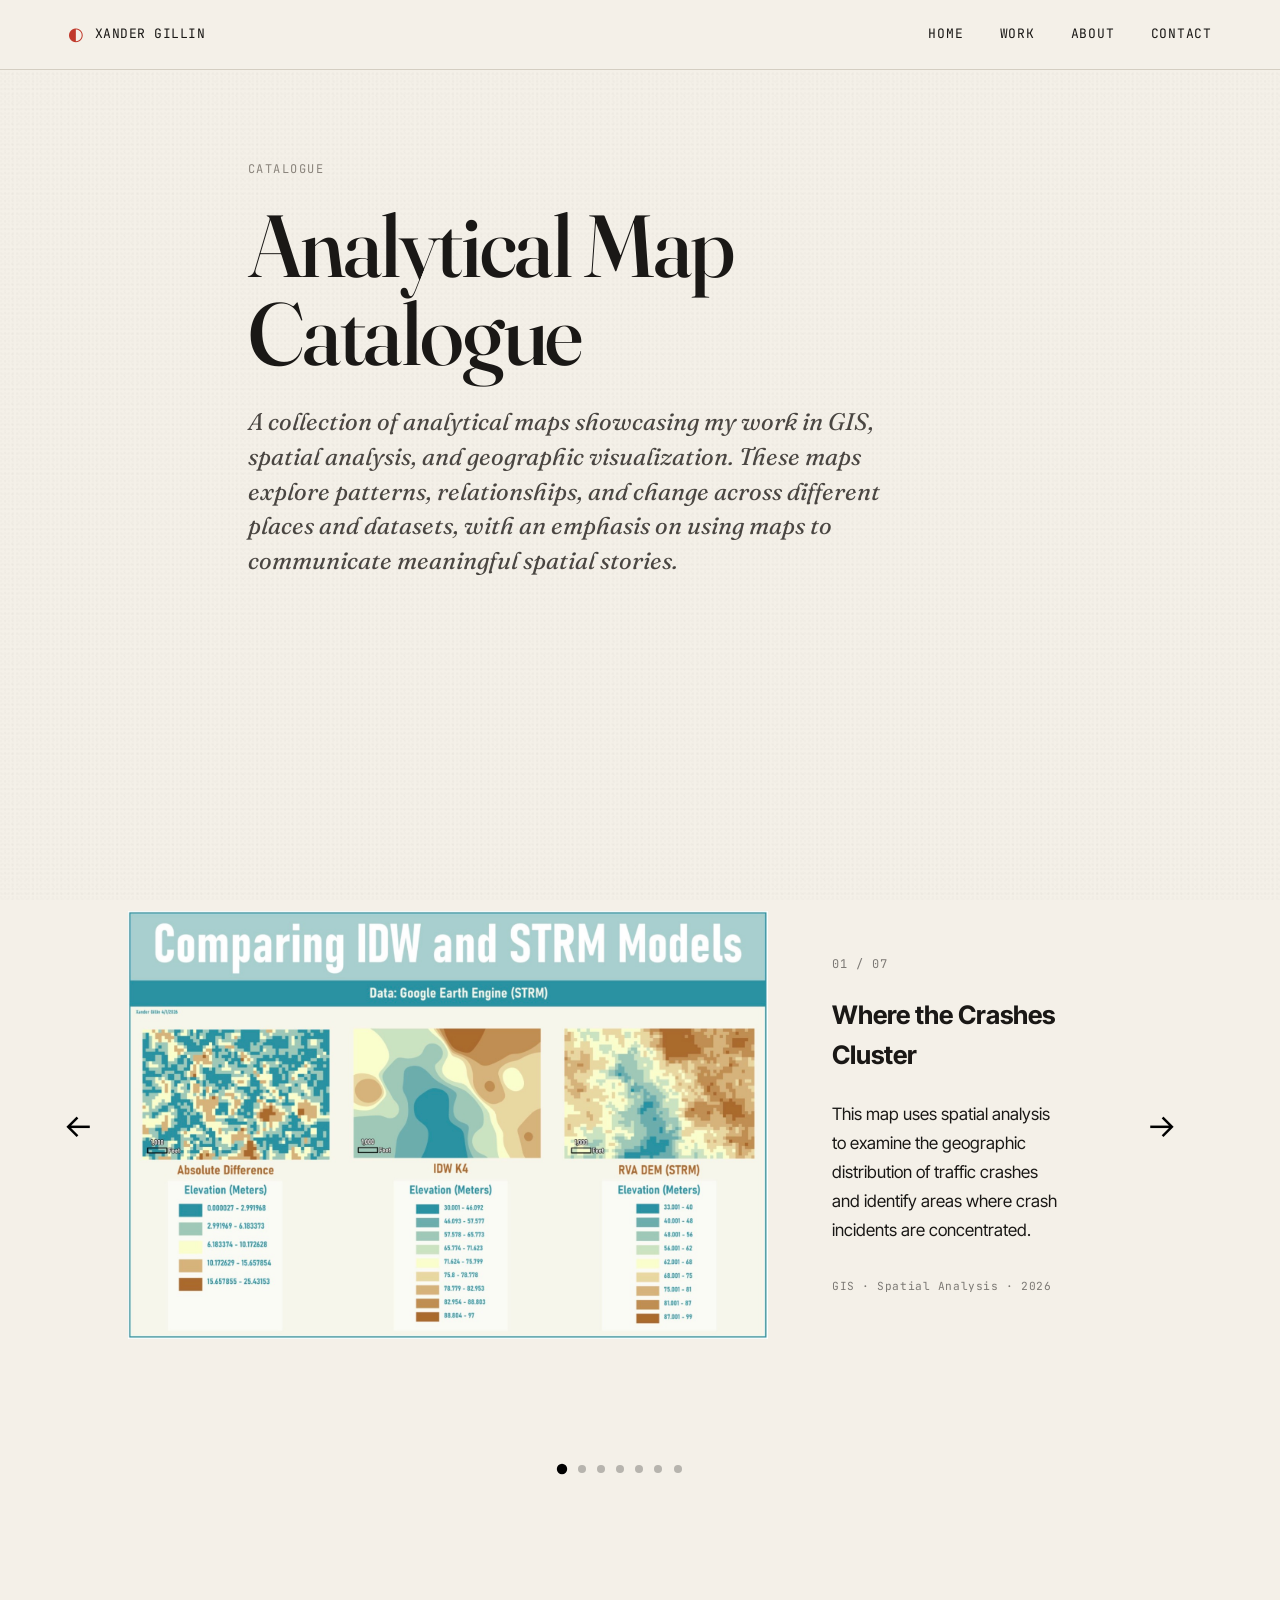
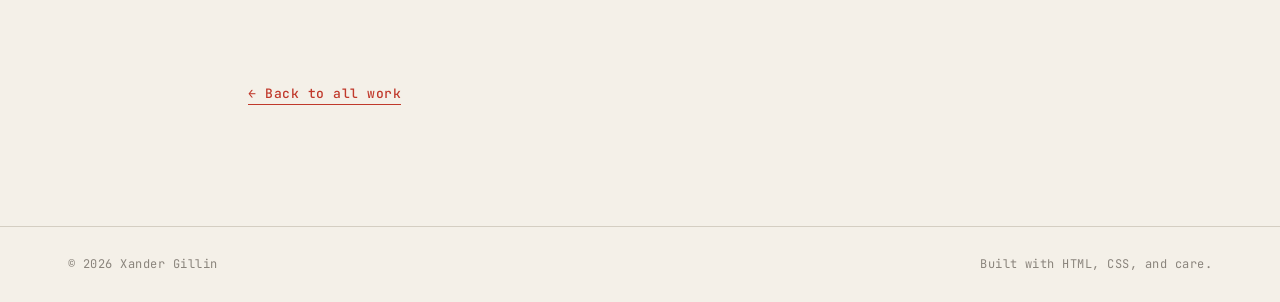
==== commit 1357bcd0: "Add buttons for additional map views" ====
--- a/project-kde-traffic.html
+++ b/project-kde-traffic.html
@@ -393,6 +393,24 @@
         aria-label="Show map 4"
       ></button>
 
+      <button
+        class="map-dot"
+        onclick="showMap(4)"
+        aria-label="Show map 5"
+      ></button>
+
+      <button
+        class="map-dot"
+        onclick="showMap(5)"
+        aria-label="Show map 6"
+      ></button>
+
+      <button
+        class="map-dot"
+        onclick="showMap(6)"
+        aria-label="Show map 7"
+      ></button>
+
     </div>
 
   </section>
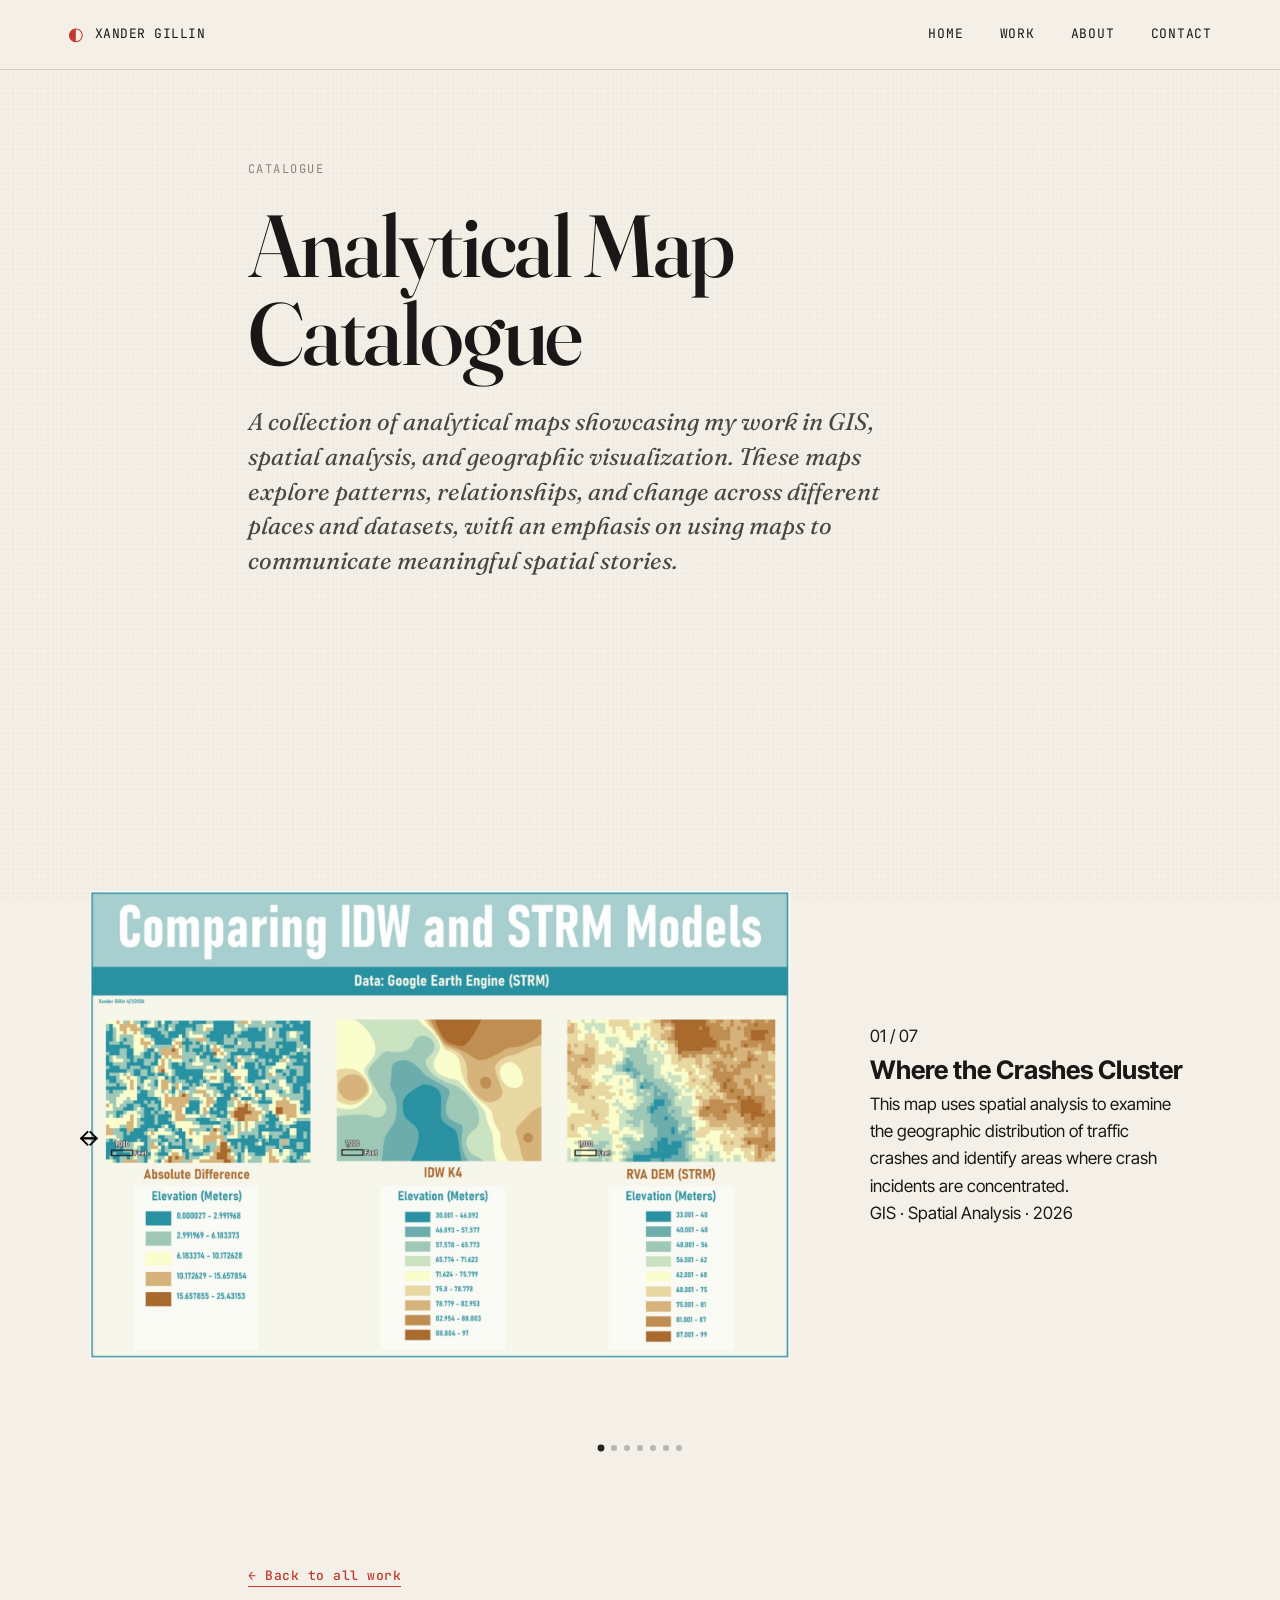
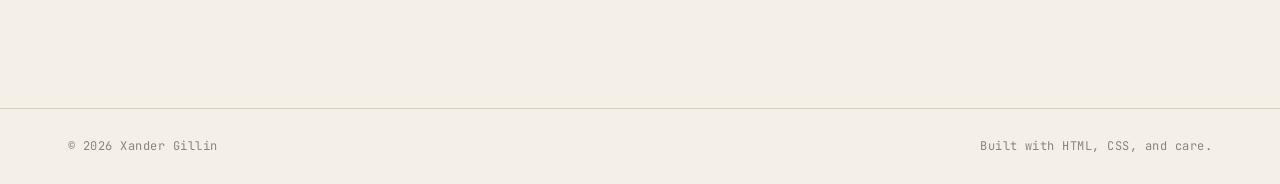
==== commit 04b033bb: "Refactor map navigation and dots in HTML" ====
--- a/project-kde-traffic.html
+++ b/project-kde-traffic.html
@@ -218,6 +218,7 @@
       </article>
 
 
+
       <!-- MAP 5 -->
 
       <article class="map-slide">
@@ -258,6 +259,7 @@
       </article>
 
 
+
       <!-- MAP 6 -->
 
       <article class="map-slide">
@@ -298,6 +300,7 @@
       </article>
 
 
+
       <!-- MAP 7 -->
 
       <article class="map-slide">
@@ -338,78 +341,83 @@
       </article>
 
 
-      <!-- PREVIOUS MAP -->
-
-      <button
-        class="map-arrow map-prev"
-        onclick="changeMap(-1)"
-        aria-label="Previous map"
-      >
-        ←
-      </button>
-
-
-
-      <!-- NEXT MAP -->
-
-      <button
-        class="map-arrow map-next"
-        onclick="changeMap(1)"
-        aria-label="Next map"
-      >
-        →
-      </button>
-
-
-    </div>
-
-
-
-    <!-- MAP DOTS -->
-
-    <div class="map-dots">
-
-      <button
-        class="map-dot active"
-        onclick="showMap(0)"
-        aria-label="Show map 1"
-      ></button>
-
-      <button
-        class="map-dot"
-        onclick="showMap(1)"
-        aria-label="Show map 2"
-      ></button>
-
-      <button
-        class="map-dot"
-        onclick="showMap(2)"
-        aria-label="Show map 3"
-      ></button>
-
-      <button
-        class="map-dot"
-        onclick="showMap(3)"
-        aria-label="Show map 4"
-      ></button>
-
-      <button
-        class="map-dot"
-        onclick="showMap(4)"
-        aria-label="Show map 5"
-      ></button>
-
-      <button
-        class="map-dot"
-        onclick="showMap(5)"
-        aria-label="Show map 6"
-      ></button>
-
-      <button
-        class="map-dot"
-        onclick="showMap(6)"
-        aria-label="Show map 7"
-      ></button>
+
+      <!-- ARROWS UNDER MAP + CAPTION -->
+
+      <div class="map-navigation">
+
+        <!-- PREVIOUS MAP -->
+
+        <button
+          class="map-arrow map-prev"
+          onclick="changeMap(-1)"
+          aria-label="Previous map"
+        >
+          ←
+        </button>
+
+
+        <!-- NEXT MAP -->
+
+        <button
+          class="map-arrow map-next"
+          onclick="changeMap(1)"
+          aria-label="Next map"
+        >
+          →
+        </button>
+
+      </div>
+
+
+
+      <!-- MAP DOTS -->
+
+      <div class="map-dots">
+
+        <button
+          class="map-dot active"
+          onclick="showMap(0)"
+          aria-label="Show map 1"
+        ></button>
+
+        <button
+          class="map-dot"
+          onclick="showMap(1)"
+          aria-label="Show map 2"
+        ></button>
+
+        <button
+          class="map-dot"
+          onclick="showMap(2)"
+          aria-label="Show map 3"
+        ></button>
+
+        <button
+          class="map-dot"
+          onclick="showMap(3)"
+          aria-label="Show map 4"
+        ></button>
+
+        <button
+          class="map-dot"
+          onclick="showMap(4)"
+          aria-label="Show map 5"
+        ></button>
+
+        <button
+          class="map-dot"
+          onclick="showMap(5)"
+          aria-label="Show map 6"
+        ></button>
+
+        <button
+          class="map-dot"
+          onclick="showMap(6)"
+          aria-label="Show map 7"
+        ></button>
+
+      </div>
 
     </div>
 
--- a/styles.css
+++ b/styles.css
@@ -949,73 +949,65 @@
 }
 
 /* =========================================
-   CARTOGRAPHIC MAP CATALOGUE
+   MAP CATALOGUE SLIDER
+   Cartographic + Analytical
    ========================================= */
 
-.map-series {
-  width: 100%;
-  margin: 5rem 0 6rem;
+.map-slider {
+    position: relative;
+
+    width: 100%;
+    max-width: 1350px;
+
+    margin: 5rem auto 0;
+
+    box-sizing: border-box;
 }
 
 
 /* =========================================
-   MAP SLIDER
+   MAP + DESCRIPTION
    ========================================= */
 
-.map-slider {
-  position: relative;
-  width: 100%;
-  overflow: hidden;
-}
-
-
-/* Individual slides */
-
 .map-slide {
-  display: none;
-
-  grid-template-columns:
-    minmax(0, 2.4fr)
-    minmax(280px, 1fr);
-
-  gap: 4rem;
-
-  align-items: center;
-
-  min-height: 600px;
-
-  padding: 0 5rem;
-}
-
-
-/* Only the current map is visible */
+    position: relative;
+
+    width: fit-content;
+    max-width: 100%;
+
+    margin: 0 auto;
+
+    display: none;
+
+    grid-template-columns: minmax(500px, 700px) 320px;
+
+    align-items: center;
+
+    column-gap: 5rem;
+}
+
 
 .map-slide.active {
-  display: grid;
+    display: grid;
 }
 
 
 /* =========================================
-   MAP IMAGE
+   MAP
    ========================================= */
 
-.map-image {
-  width: 100%;
-  display: flex;
-  justify-content: center;
-  align-items: center;
-}
-
-
-.map-image img {
-  display: block;
-
-  width: 100%;
-  height: auto;
-
-  max-height: 700px;
-
-  object-fit: contain;
+.map-slide img {
+    display: block;
+
+    width: auto;
+
+    max-width: 700px;
+
+    height: 600px;
+
+    object-fit: contain;
+
+    margin: 0;
 }
 
 
@@ -1023,197 +1015,412 @@
    DESCRIPTION
    ========================================= */
 
-.map-description {
-  padding-right: 3rem;
-}
-
-
-.map-number {
-  font-family: "JetBrains Mono", monospace;
-
-  font-size: 0.75rem;
-
-  letter-spacing: 0.08em;
-
-  margin-bottom: 1.25rem;
-
-  opacity: 0.55;
-}
-
-
-.map-description h2 {
-  margin-top: 0;
-
-  margin-bottom: 1.5rem;
-}
-
-
-.map-description p {
-  line-height: 1.7;
-}
-
-
-.map-details {
-  margin-top: 2rem;
-
-  font-family: "JetBrains Mono", monospace;
-
-  font-size: 0.7rem;
-
-  letter-spacing: 0.05em;
-
-  opacity: 0.55;
+.map-info {
+    width: 320px;
+
+    margin: 0;
+
+    text-align: left;
 }
 
 
 /* =========================================
-   ARROW BUTTONS
+   ARROWS
    ========================================= */
 
 .map-arrow {
-  position: absolute;
-
-  top: 50%;
-
-  transform: translateY(-50%);
-
+    position: absolute;
+
+    top: 50%;
+
+    z-index: 20;
+
+    width: 42px;
+    height: 42px;
+
+    display: flex;
+
+    align-items: center;
+    justify-content: center;
+
+    padding: 0;
+
+    border: none;
+
+    background: transparent;
+
+    font-family: "Inter Tight", sans-serif;
+
+    font-size: 1.5rem;
+
+    cursor: pointer;
+
+    transform: translateY(-50%);
+
+    transition:
+        transform 0.2s ease,
+        opacity 0.2s ease;
+}
+
+
+/* LEFT ARROW
+   Sits to the left of the map */
+
+.map-arrow.prev {
+    left: calc(50% - 600px);
+}
+
+
+/* RIGHT ARROW
+   Sits to the right of the description */
+
+.map-arrow.next {
+    right: calc(50% - 600px);
+}
+
+
+.map-arrow:hover {
+    transform: translateY(-50%) scale(1.2);
+
+    opacity: 0.55;
+}
+
+
+/* =========================================
+   DOTS
+   ========================================= */
+
+.map-dots {
+    width: 100%;
+
+    display: flex;
+
+    justify-content: center;
+
+    align-items: center;
+
+    gap: 7px;
+
+    margin: 1.25rem auto 0;
+}
+
+
+.map-dot {
+    width: 6px;
+    height: 6px;
+
+    padding: 0;
+
+    border: none;
+
+    border-radius: 50%;
+
+    background: #b8b5ae;
+
+    cursor: pointer;
+
+    transition:
+        transform 0.2s ease,
+        background 0.2s ease;
+}
+
+
+.map-dot.active {
+    background: #222;
+
+    transform: scale(1.15);
+}
+
+
+/* =========================================
+   TABLET
+   ========================================= */
+
+@media (max-width: 1100px) {
+
+    .map-slider {
+        padding: 0 60px;
+    }
+
+
+    .map-slide {
+        grid-template-columns: minmax(400px, 600px) 280px;
+
+        column-gap: 3rem;
+    }
+
+
+    .map-slide img {
+        max-width: 600px;
+
+        height: 550px;
+    }
+
+
+    .map-info {
+        width: 280px;
+    }
+
+
+    .map-arrow.prev {
+        left: 10px;
+    }
+
+
+    .map-arrow.next {
+        right: 10px;
+    }
+
+}
+
+
+/* =========================================
+   MOBILE
+   ========================================= */
+
+@media (max-width: 800px) {
+
+    .map-slider {
+        width: 100%;
+
+        max-width: 100%;
+
+        margin: 3rem auto 0;
+
+        padding: 0 42px;
+
+        box-sizing: border-box;
+    }
+
+
+    .map-slide {
+        width: 100%;
+
+        max-width: 100%;
+
+        display: none;
+
+        grid-template-columns: 1fr;
+
+        row-gap: 1.5rem;
+
+        justify-items: center;
+
+        margin: 0 auto;
+    }
+
+
+    .map-slide.active {
+        display: grid;
+    }
+
+
+    /* MAP */
+
+    .map-slide img {
+        width: auto;
+
+        max-width: 100%;
+
+        height: 450px;
+
+        margin: 0 auto;
+
+        object-fit: contain;
+    }
+
+
+    /* DESCRIPTION */
+
+    .map-info {
+        width: 100%;
+
+        max-width: 320px;
+
+        text-align: center;
+
+        margin: 0 auto;
+    }
+
+
+    /* ARROWS */
+
+    .map-arrow {
+        width: 34px;
+        height: 34px;
+
+        font-size: 1.4rem;
+
+        top: 225px;
+    }
+
+
+    .map-arrow.prev {
+        left: 0;
+    }
+
+
+    .map-arrow.next {
+        right: 0;
+    }
+
+
+    /* DOTS */
+
+    .map-dots {
+        margin-top: 1rem;
+    }
+
+}
+
+
+/* =========================================
+   SMALL PHONES
+   ========================================= */
+
+@media (max-width: 480px) {
+
+    .map-slider {
+        padding: 0 36px;
+    }
+
+
+    .map-slide img {
+        height: 380px;
+    }
+
+
+    .map-info {
+        max-width: 280px;
+    }
+
+
+    .map-arrow {
+        width: 30px;
+        height: 30px;
+
+        font-size: 1.25rem;
+
+        top: 190px;
+    }
+
+
+    .map-arrow.prev {
+        left: 0;
+    }
+
+
+    .map-arrow.next {
+        right: 0;
+    }
+
+}
+
+/* =========================================
+   ACS RESEARCH PROJECT IMAGE SLIDER
+   ========================================= */
+
+.research-image-slider {
+  width: 100%;
+  max-width: 1400px;
+  margin: 5rem auto 6rem;
+  padding: 0 2rem;
+  box-sizing: border-box;
+}
+
+.research-slider {
+  position: relative;
+  width: 100%;
+
+  display: flex;
+  justify-content: center;
+  align-items: center;
+
+  margin: 0 auto;
+  overflow: hidden;
+}
+
+.research-slide {
+  display: none;
+
+  width: 100%;
+
+  justify-content: center;
+  align-items: center;
+
+  margin: 0 auto;
+}
+
+.research-slide.active {
+  display: flex;
+}
+
+.research-slide img {
+  display: block;
+
+  width: auto;
+  max-width: 100%;
+  height: 650px;
+
+  object-fit: contain;
+  margin: 0 auto;
+}
+
+.research-navigation {
+  width: 100%;
+  max-width: 1200px;
+
+  margin: 1rem auto 0;
+  padding: 0;
+
+  display: flex;
+  justify-content: space-between;
+  align-items: center;
+}
+
+.research-arrow {
   border: none;
-
   background: transparent;
 
-  font-family: "Inter Tight", sans-serif;
-
+  color: var(--ink);
+
+  font-family: 'Inter Tight', system-ui, sans-serif;
   font-size: 2rem;
 
   cursor: pointer;
-
-  padding: 1rem;
-
-  z-index: 10;
+  padding: 0.5rem 1rem;
+  margin: 0;
 
   transition:
     transform 0.2s ease,
     opacity 0.2s ease;
 }
 
-
-.map-arrow:hover {
-  transform:
-    translateY(-50%)
-    scale(1.2);
-
-  opacity: 0.65;
-}
-
-
-.map-prev {
-  left: 0;
-}
-
-
-.map-next {
-  right: 0;
-}
-
-
-/* =========================================
-   DOT NAVIGATION
-   ========================================= */
-
-.map-dots {
-  display: flex;
-
-  justify-content: center;
-
-  align-items: center;
-
-  gap: 0.7rem;
-
-  margin-top: 2.5rem;
-}
-
-
-.map-dot {
-  width: 8px;
-  height: 8px;
-
-  padding: 0;
-
-  border: none;
-
-  border-radius: 50%;
-
-  background: currentColor;
-
-  opacity: 0.25;
-
-  cursor: pointer;
-
-  transition:
-    opacity 0.2s ease,
-    transform 0.2s ease;
-}
-
-
-.map-dot:hover {
-  opacity: 0.55;
-}
-
-
-.map-dot.active {
-  opacity: 1;
-
-  transform: scale(1.3);
-}
-
-
-/* =========================================
-   MOBILE
-   ========================================= */
+.research-arrow:hover {
+  transform: scale(1.2);
+  opacity: 0.6;
+}
 
 @media (max-width: 800px) {
 
-  .map-slide {
-
-    grid-template-columns: 1fr;
-
-    gap: 2rem;
-
-    min-height: auto;
-
-    padding: 0 3rem;
-
+  .research-image-slider {
+    width: 100%;
+    padding: 0 1rem;
+    margin: 3rem auto 4rem;
   }
 
-
-  .map-description {
-
-    padding-right: 0;
-
+  .research-slide img {
+    width: auto;
+    max-width: 100%;
+    height: 450px;
   }
 
-
-  .map-image img {
-
-    max-height: 500px;
-
+  .research-navigation {
+    width: 100%;
+    margin-top: 0.5rem;
   }
 
-
-  .map-arrow {
-
+  .research-arrow {
     font-size: 1.5rem;
-
   }
-
-
-  .map-prev {
-    left: -0.5rem;
-  }
-
-
-  .map-next {
-    right: -0.5rem;
-  }
-
-}
+}
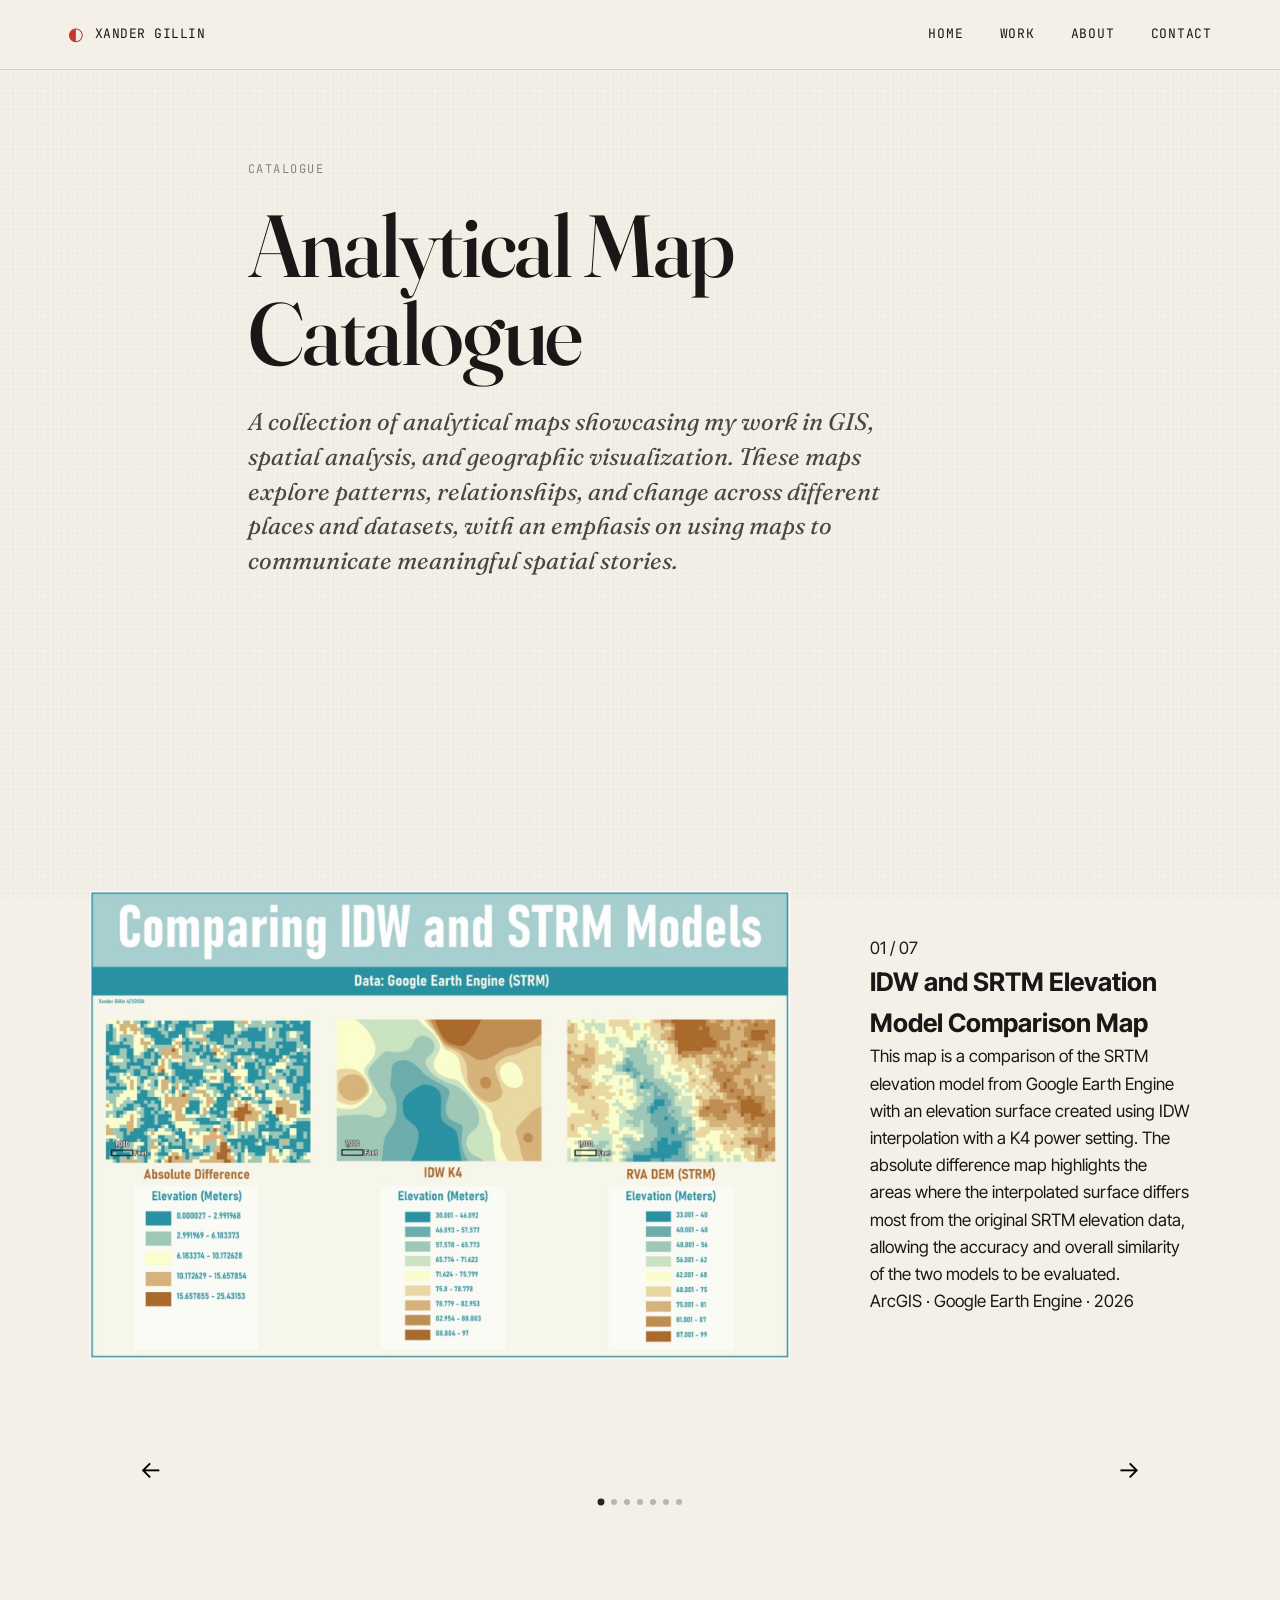
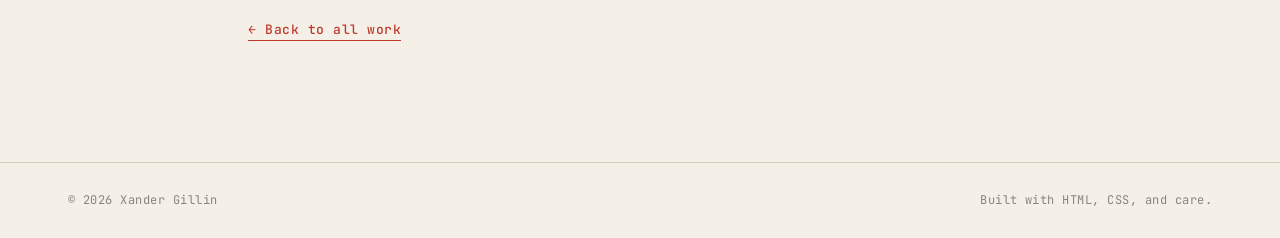
==== commit 640361bc: "Revise map titles and descriptions for clarity Updated titles and descriptions for various research " ====
--- a/project-kde-traffic.html
+++ b/project-kde-traffic.html
@@ -78,17 +78,20 @@
           </p>
 
           <h2>
-            Where the Crashes Cluster
-          </h2>
-
-          <p>
-            This map uses spatial analysis to examine the geographic
-            distribution of traffic crashes and identify areas where
-            crash incidents are concentrated.
-          </p>
-
-          <p class="map-details">
-            GIS · Spatial Analysis · 2026
+            IDW and SRTM Elevation Model Comparison Map
+          </h2>
+
+          <p>
+            This map is a comparison of the SRTM elevation model from Google Earth Engine 
+            with an elevation surface created using IDW interpolation with a 
+            K4 power setting. The absolute difference map highlights the areas 
+            where the interpolated surface differs most from the original SRTM 
+            elevation data, allowing the accuracy and overall similarity of the 
+            two models to be evaluated. 
+          </p>
+
+          <p class="map-details">
+            ArcGIS · Google Earth Engine · 2026
           </p>
 
         </div>
@@ -118,13 +121,15 @@
           </p>
 
           <h2>
-            Research Map Two
-          </h2>
-
-          <p>
-            This map examines a geographic pattern using spatial
-            analysis and visualization techniques to identify
-            relationships within the study area.
+            Regularized and Tension Spline Model Comparison Map
+          </h2>
+
+          <p>
+            This map is another comparison of the original SRTM elevation model but 
+            instead with surfaces created using Regularized and Tension Spline interpolation. 
+            The maps demonstrate how different spline methods produce different patterns and 
+            elevation ranges, showing how the choice of interpolation technique can influence 
+            the resulting surface and its representation of terrain.
           </p>
 
           <p class="map-details">
@@ -158,14 +163,15 @@
           </p>
 
           <h2>
-            Research Map Three
-          </h2>
-
-          <p>
-            This visualization explores spatial relationships
-            across the study area, using geographic data to
-            investigate patterns that may not be immediately
-            visible in the underlying dataset.
+            SRTM and Kriging Model Comparison Map
+          </h2>
+
+          <p>
+            Another comparison of the SRTM elevation model, now with a Kriging interpolation 
+            surface and its corresponding Kriging variance. The Kriging model estimates elevation 
+            across the study area, while the variance map shows the level of uncertainty 
+            associated with those estimates. Together, the maps demonstrate both the predicted 
+            elevation surface and where the interpolation is more or less reliable.
           </p>
 
           <p class="map-details">
--- a/styles.css
+++ b/styles.css
@@ -949,15 +949,12 @@
 }
 
 /* =========================================
-   MAP CATALOGUE SLIDER
-   Cartographic + Analytical
+   CARTOGRAPHIC + ANALYTICAL MAP CATALOGUES
    ========================================= */
 
 .map-slider {
-    position: relative;
-
     width: 100%;
-    max-width: 1350px;
+    max-width: 1200px;
 
     margin: 5rem auto 0;
 
@@ -966,24 +963,23 @@
 
 
 /* =========================================
-   MAP + DESCRIPTION
+   MAP + CAPTION ROW
    ========================================= */
 
 .map-slide {
-    position: relative;
-
-    width: fit-content;
-    max-width: 100%;
+    width: 100%;
+
+    display: none;
+
+    grid-template-columns: minmax(0, 700px) 320px;
+
+    align-items: center;
+
+    justify-content: center;
+
+    column-gap: 5rem;
 
     margin: 0 auto;
-
-    display: none;
-
-    grid-template-columns: minmax(500px, 700px) 320px;
-
-    align-items: center;
-
-    column-gap: 5rem;
 }
 
 
@@ -1007,12 +1003,12 @@
 
     object-fit: contain;
 
-    margin: 0;
+    margin: 0 auto;
 }
 
 
 /* =========================================
-   DESCRIPTION
+   CAPTION / DESCRIPTION
    ========================================= */
 
 .map-info {
@@ -1021,6 +1017,27 @@
     margin: 0;
 
     text-align: left;
+}
+
+
+/* =========================================
+   ARROW ROW
+   ========================================= */
+
+.map-navigation {
+    width: 100%;
+
+    max-width: 1020px;
+
+    margin: 1.5rem auto 0;
+
+    display: flex;
+
+    justify-content: space-between;
+
+    align-items: center;
+
+    box-sizing: border-box;
 }
 
 
@@ -1029,33 +1046,28 @@
    ========================================= */
 
 .map-arrow {
-    position: absolute;
-
-    top: 50%;
-
-    z-index: 20;
+    position: static;
 
     width: 42px;
     height: 42px;
 
+    padding: 0;
+
+    border: none;
+
+    background: transparent;
+
+    font-family: "Inter Tight", sans-serif;
+
+    font-size: 1.5rem;
+
+    cursor: pointer;
+
     display: flex;
 
     align-items: center;
+
     justify-content: center;
-
-    padding: 0;
-
-    border: none;
-
-    background: transparent;
-
-    font-family: "Inter Tight", sans-serif;
-
-    font-size: 1.5rem;
-
-    cursor: pointer;
-
-    transform: translateY(-50%);
 
     transition:
         transform 0.2s ease,
@@ -1063,24 +1075,8 @@
 }
 
 
-/* LEFT ARROW
-   Sits to the left of the map */
-
-.map-arrow.prev {
-    left: calc(50% - 600px);
-}
-
-
-/* RIGHT ARROW
-   Sits to the right of the description */
-
-.map-arrow.next {
-    right: calc(50% - 600px);
-}
-
-
 .map-arrow:hover {
-    transform: translateY(-50%) scale(1.2);
+    transform: scale(1.2);
 
     opacity: 0.55;
 }
@@ -1101,7 +1097,7 @@
 
     gap: 7px;
 
-    margin: 1.25rem auto 0;
+    margin: 0.5rem auto 0;
 }
 
 
@@ -1133,48 +1129,6 @@
 
 
 /* =========================================
-   TABLET
-   ========================================= */
-
-@media (max-width: 1100px) {
-
-    .map-slider {
-        padding: 0 60px;
-    }
-
-
-    .map-slide {
-        grid-template-columns: minmax(400px, 600px) 280px;
-
-        column-gap: 3rem;
-    }
-
-
-    .map-slide img {
-        max-width: 600px;
-
-        height: 550px;
-    }
-
-
-    .map-info {
-        width: 280px;
-    }
-
-
-    .map-arrow.prev {
-        left: 10px;
-    }
-
-
-    .map-arrow.next {
-        right: 10px;
-    }
-
-}
-
-
-/* =========================================
    MOBILE
    ========================================= */
 
@@ -1185,37 +1139,26 @@
 
         max-width: 100%;
 
+        padding: 0 25px;
+
         margin: 3rem auto 0;
-
-        padding: 0 42px;
 
         box-sizing: border-box;
     }
 
 
+    /* MAP + CAPTION */
+
     .map-slide {
         width: 100%;
 
-        max-width: 100%;
-
-        display: none;
-
         grid-template-columns: 1fr;
 
         row-gap: 1.5rem;
 
         justify-items: center;
-
-        margin: 0 auto;
     }
 
-
-    .map-slide.active {
-        display: grid;
-    }
-
-
-    /* MAP */
 
     .map-slide img {
         width: auto;
@@ -1230,45 +1173,52 @@
     }
 
 
-    /* DESCRIPTION */
+    /* CAPTION */
 
     .map-info {
         width: 100%;
 
         max-width: 320px;
 
+        margin: 0 auto;
+
         text-align: center;
-
-        margin: 0 auto;
     }
 
 
     /* ARROWS */
 
+    .map-navigation {
+        width: 100%;
+
+        max-width: 320px;
+
+        margin: 1.25rem auto 0;
+
+        padding: 0;
+
+        display: flex;
+
+        justify-content: space-between;
+
+        align-items: center;
+    }
+
+
     .map-arrow {
-        width: 34px;
-        height: 34px;
+        position: static;
+
+        width: 40px;
+        height: 40px;
 
         font-size: 1.4rem;
-
-        top: 225px;
     }
 
 
-    .map-arrow.prev {
-        left: 0;
-    }
-
-
-    .map-arrow.next {
-        right: 0;
-    }
-
-
     /* DOTS */
 
     .map-dots {
-        margin-top: 1rem;
+        margin-top: 0.5rem;
     }
 
 }
@@ -1281,7 +1231,7 @@
 @media (max-width: 480px) {
 
     .map-slider {
-        padding: 0 36px;
+        padding: 0 18px;
     }
 
 
@@ -1295,26 +1245,20 @@
     }
 
 
+    .map-navigation {
+        max-width: 280px;
+    }
+
+
     .map-arrow {
-        width: 30px;
-        height: 30px;
+        width: 36px;
+        height: 36px;
 
         font-size: 1.25rem;
-
-        top: 190px;
     }
 
-
-    .map-arrow.prev {
-        left: 0;
-    }
-
-
-    .map-arrow.next {
-        right: 0;
-    }
-
-}
+}
+
 
 /* =========================================
    ACS RESEARCH PROJECT IMAGE SLIDER
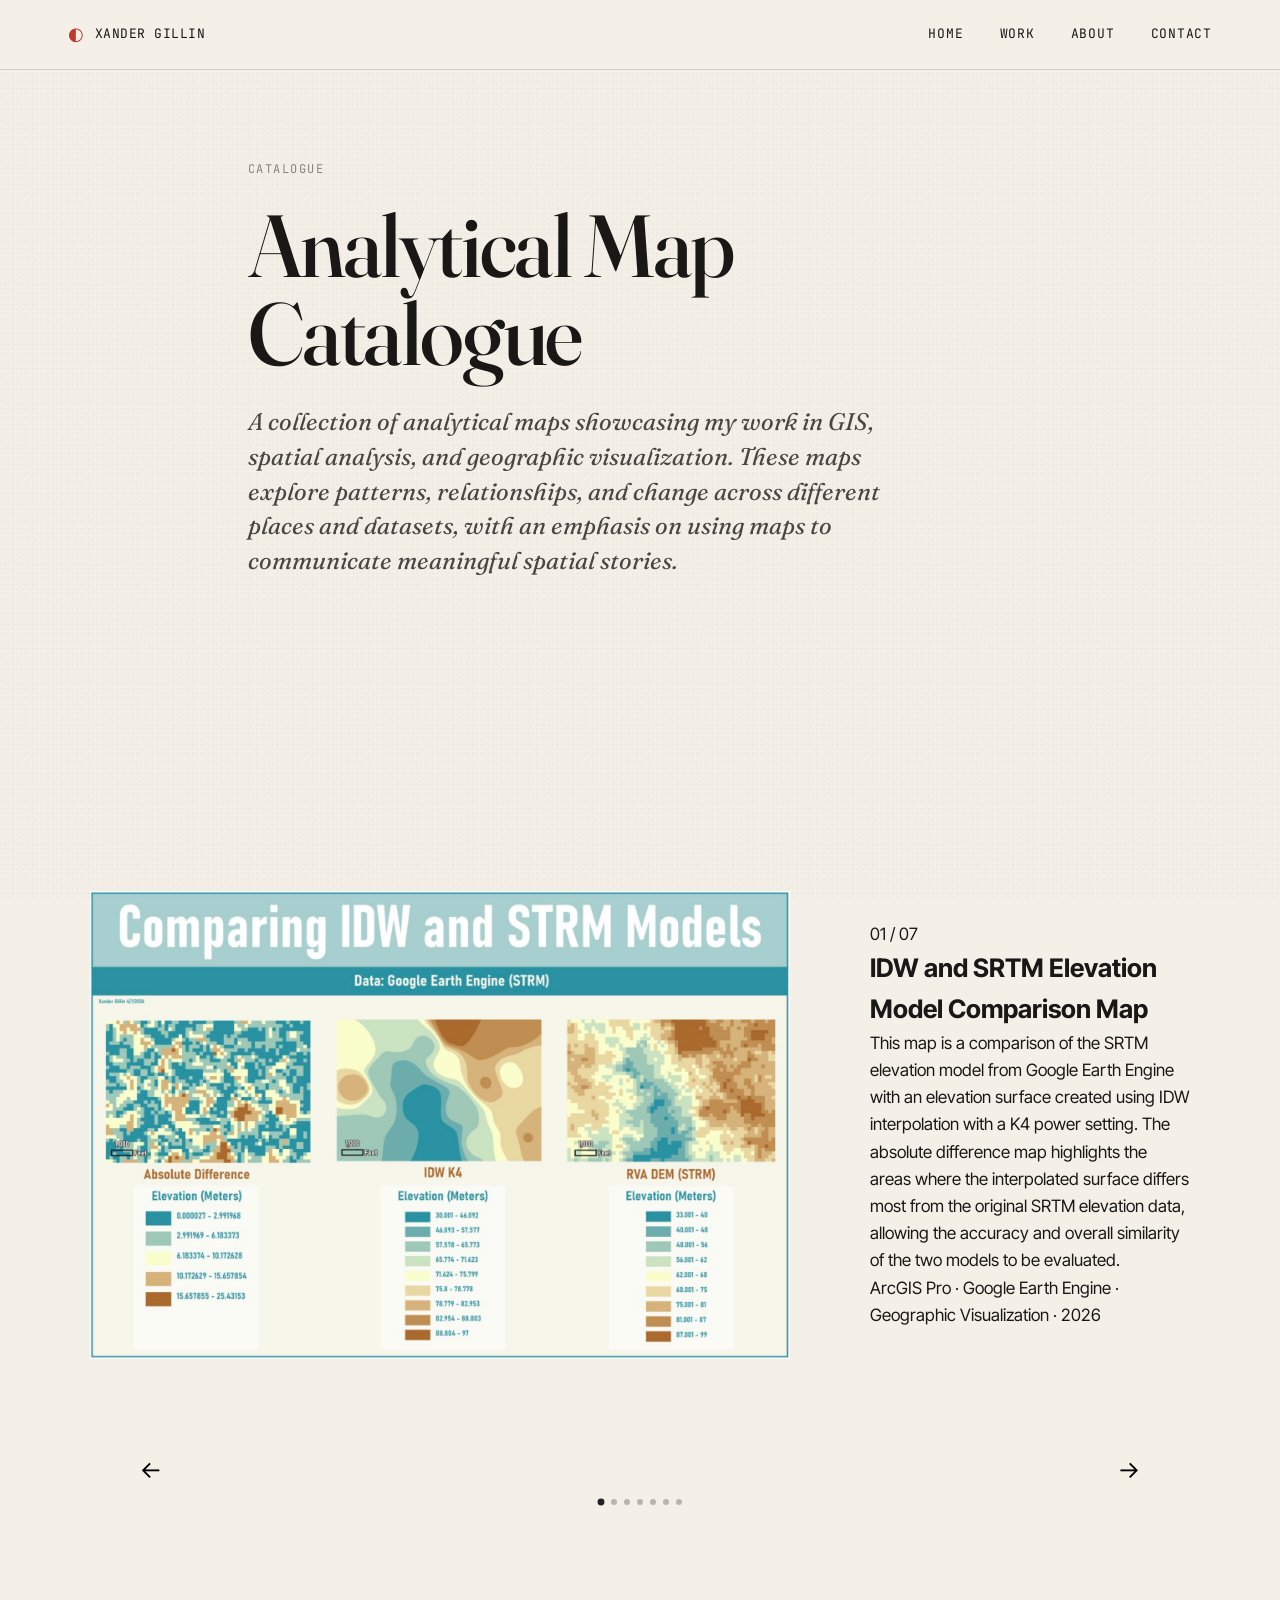
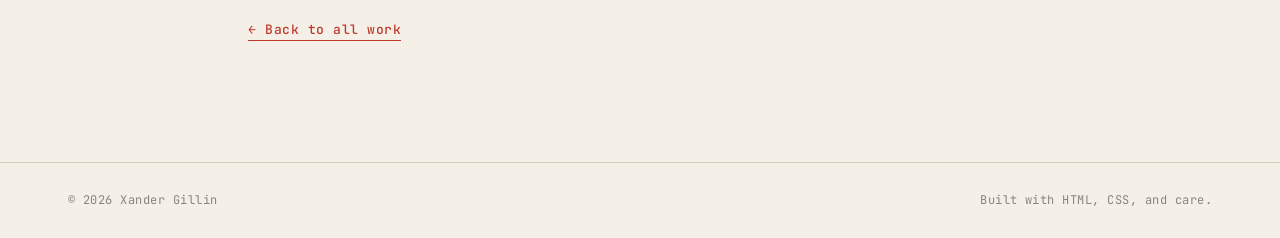
==== commit ca4fa174: "Revise map titles and enhance descriptions Updated map titles and descriptions for clarity and detai" ====
--- a/project-kde-traffic.html
+++ b/project-kde-traffic.html
@@ -91,7 +91,7 @@
           </p>
 
           <p class="map-details">
-            ArcGIS · Google Earth Engine · 2026
+            ArcGIS Pro · Google Earth Engine · Geographic Visualization · 2026
           </p>
 
         </div>
@@ -133,7 +133,7 @@
           </p>
 
           <p class="map-details">
-            GIS · Spatial Analysis · 2026
+            ArcGIS Pro · Google Earth Engine · Geographic Visualization · 2026
           </p>
 
         </div>
@@ -175,7 +175,7 @@
           </p>
 
           <p class="map-details">
-            GIS · Geographic Visualization · 2026
+            ArcGIS Pro · Google Earth Engine · Geographic Visualization · 2026
           </p>
 
         </div>
@@ -205,18 +205,21 @@
           </p>
 
           <h2>
-            Research Map Four
-          </h2>
-
-          <p>
-            This map investigates geographic change and variation
-            across space, emphasizing the use of cartographic
-            visualization as a tool for communicating research
-            findings.
-          </p>
-
-          <p class="map-details">
-            GIS · Spatial Analysis · 2026
+            Bicknell Thrush Habitat Map
+          </h2>
+
+          <p>
+            This map shows Bicknell’s Thrush occurrence records from 1999–2019 and their 
+            relationship to elevation. GBIF sighting data were mapped as points 
+            and compared with elevation data from a Digital Elevation Model (DEM) 
+            from OpenTopography. The DEM was resampled to a 200 × 200 meter 
+            resolution so that it could be used with the other data in the analysis. 
+            Looking at the sightings alongside elevation helps show the types of 
+            landscapes where the species thrives.
+          </p>
+
+          <p class="map-details">
+            GIS · Spatial Analysis · DEM · 2026
           </p>
 
         </div>
@@ -246,14 +249,17 @@
           </p>
 
           <h2>
-            Research Map Five
-          </h2>
-
-          <p>
-            This map investigates geographic change and variation
-            across space, emphasizing the use of cartographic
-            visualization as a tool for communicating research
-            findings.
+            D.C. Bivariate MHI and Veteran Percent Map
+          </h2>
+
+          <p>
+            This map shows the relationship between the percentage of veterans and 
+            median household income across ZIP Codes in the Washington, D.C. Nielsen 
+            Designated Market Area. A bivariate choropleth map was used to display 
+            both variables at the same time, with different colors representing their 
+            combined values. This makes it easier to compare areas with higher or 
+            lower veteran populations alongside differences in household income and 
+            identify patterns between the two variables.
           </p>
 
           <p class="map-details">
@@ -287,18 +293,19 @@
           </p>
 
           <h2>
-            Research Map Six
-          </h2>
-
-          <p>
-            This map investigates geographic change and variation
-            across space, emphasizing the use of cartographic
-            visualization as a tool for communicating research
-            findings.
-          </p>
-
-          <p class="map-details">
-            GIS · Spatial Analysis · 2026
+            Behavioral Disorder Deaths Local Morans I Map
+          </h2>
+
+          <p>
+            This map shows the spatial patterns of behavioral disorder death rates 
+            across counties in the study area. It highlights areas where counties 
+            with similar or different death rates are grouped together, making it 
+            easier to see clusters and unusual counties. The map was created using 
+            Local Moran’s I and Queen’s Contiguity to examine these patterns.
+          </p>
+
+          <p class="map-details">
+            GIS · Spatial Analysis · Local Moran's I · 2026
           </p>
 
         </div>
@@ -328,18 +335,19 @@
           </p>
 
           <h2>
-            Research Map Seven
-          </h2>
-
-          <p>
-            This map investigates geographic change and variation
-            across space, emphasizing the use of cartographic
-            visualization as a tool for communicating research
-            findings.
-          </p>
-
-          <p class="map-details">
-            GIS · Spatial Analysis · 2026
+            Behavioral Disorder Deaths Getis-Ord Gi* Map
+          </h2>
+
+          <p>
+            This map shows the locations of statistically significant hot spots and 
+            cold spots for behavioral disorder death rates. The red areas represent 
+            clusters of higher death rates, while the blue areas represent clusters of 
+            lower death rates. The map was created using the Getis-Ord Gi* method with 
+            a 70.26-mile distance band to examine the overall clustering pattern.
+          </p>
+
+          <p class="map-details">
+            GIS · Spatial Analysis · Getis-Ord Gi* · 2026
           </p>
 
         </div>
